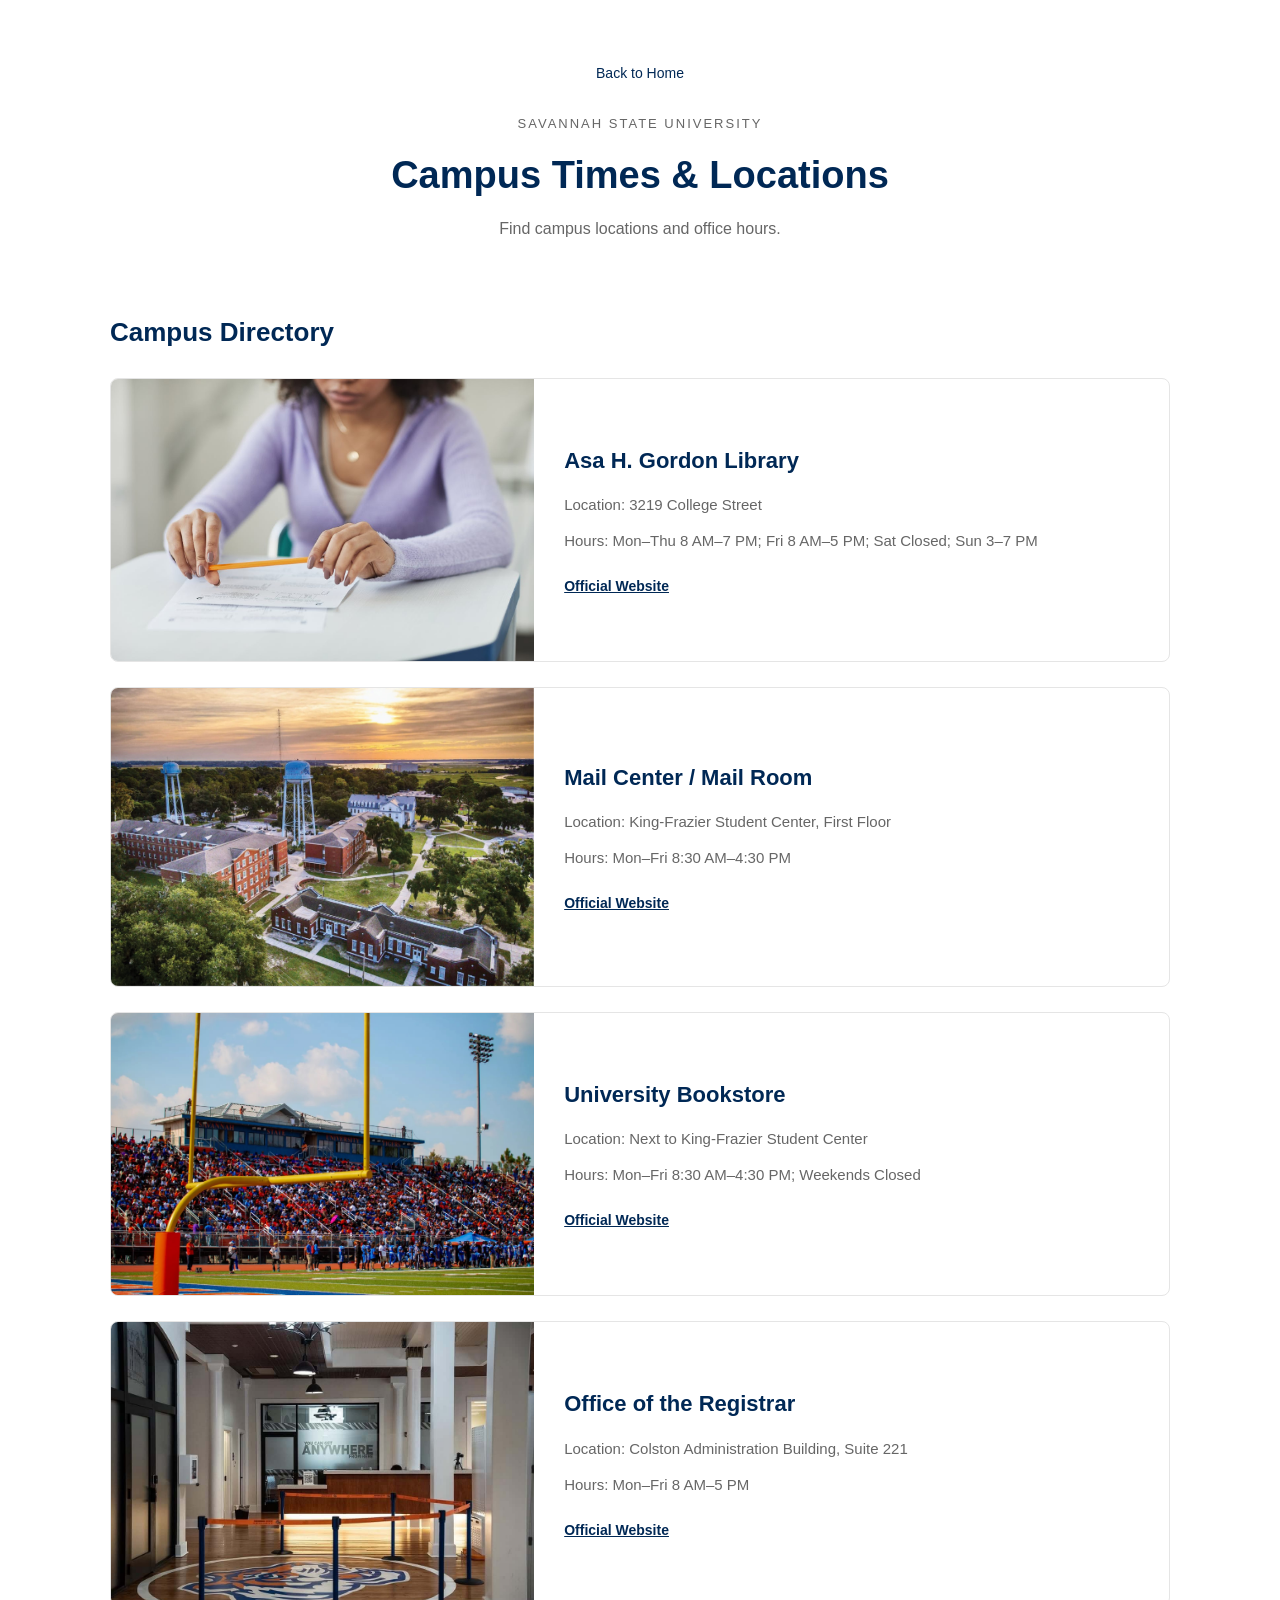
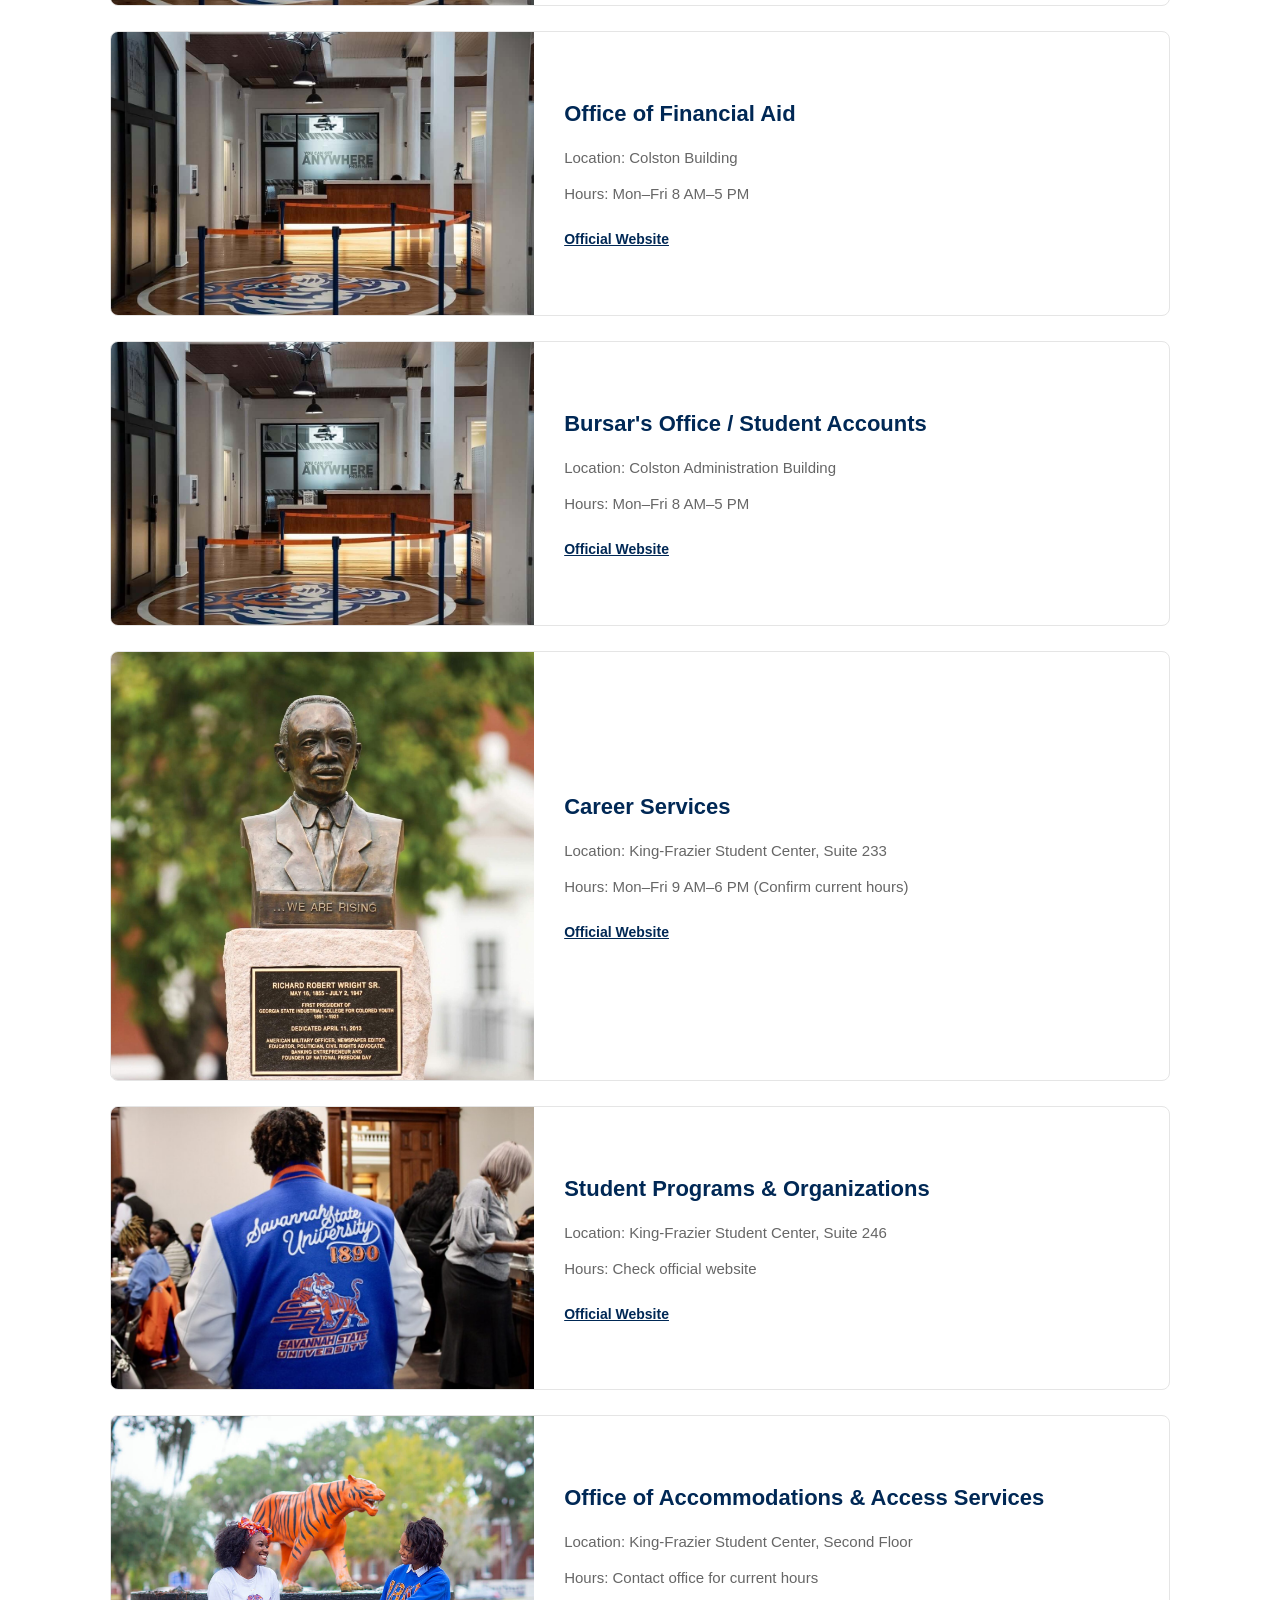
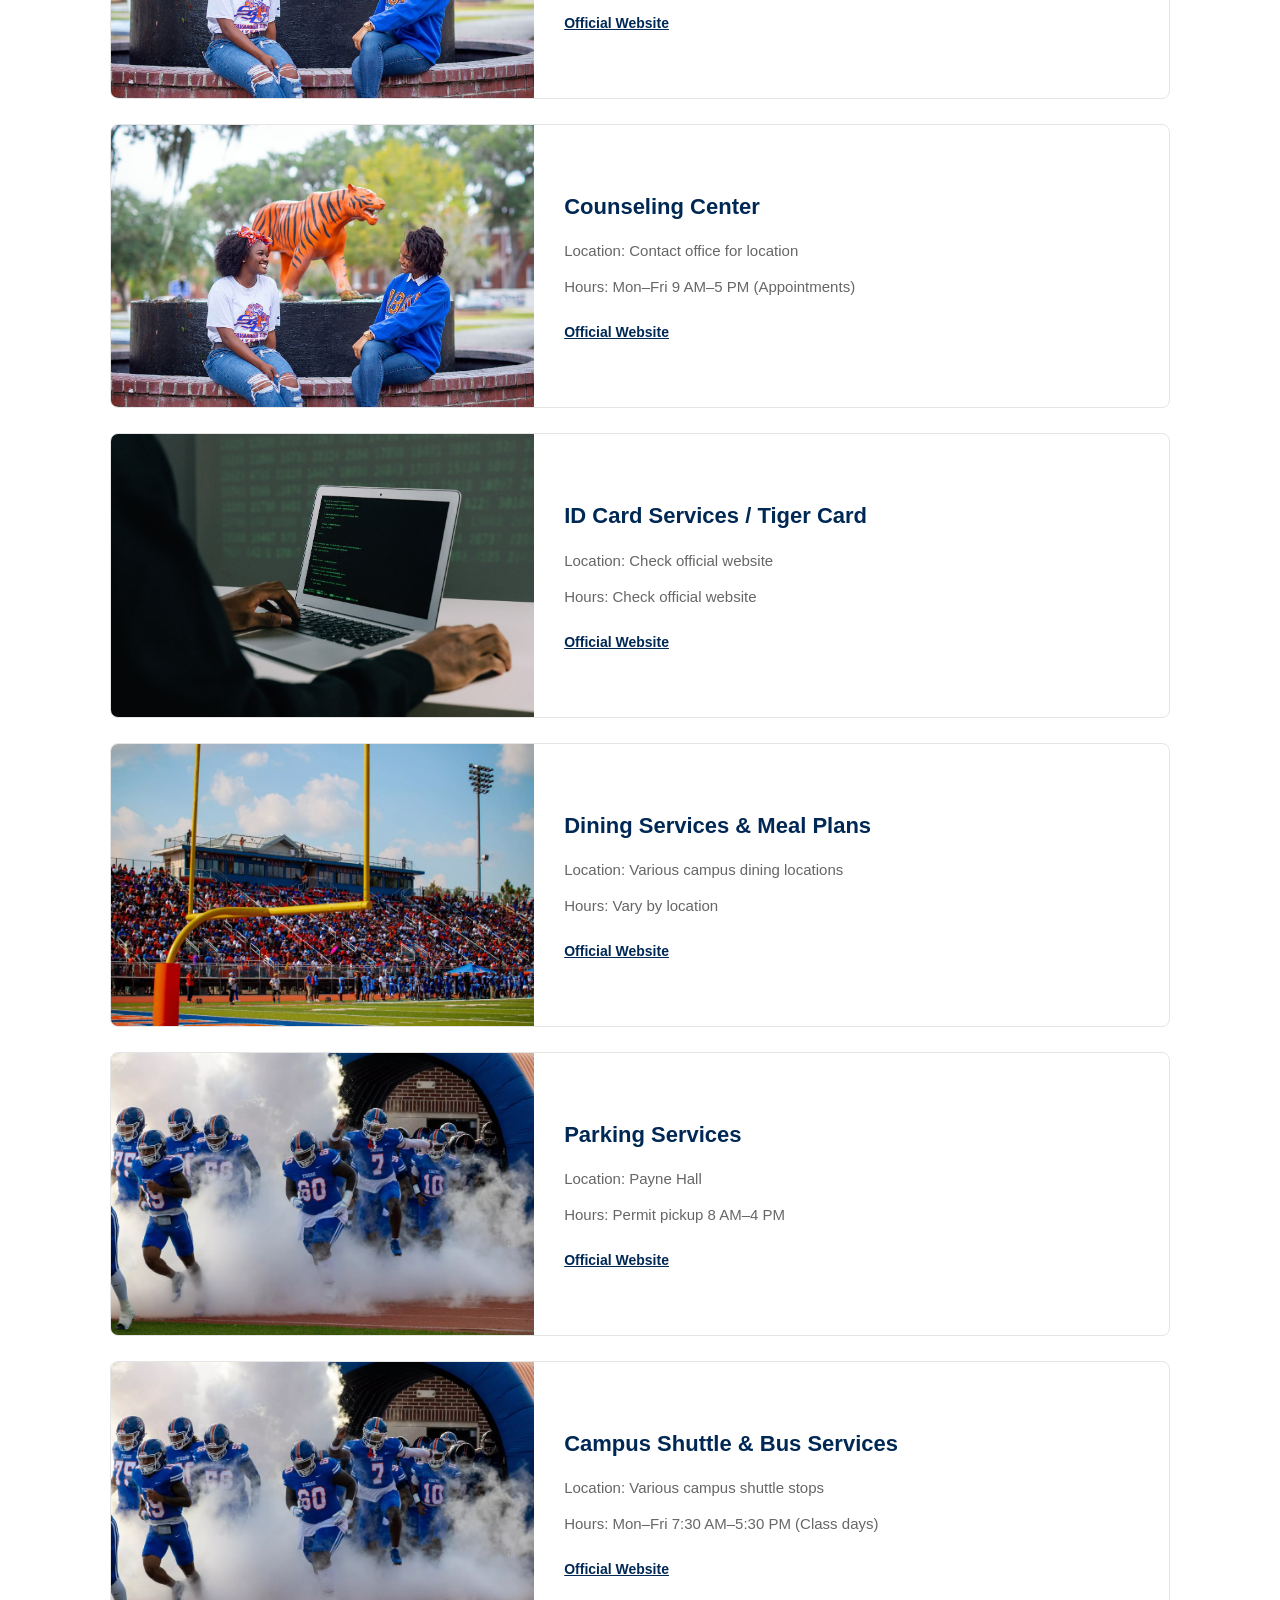
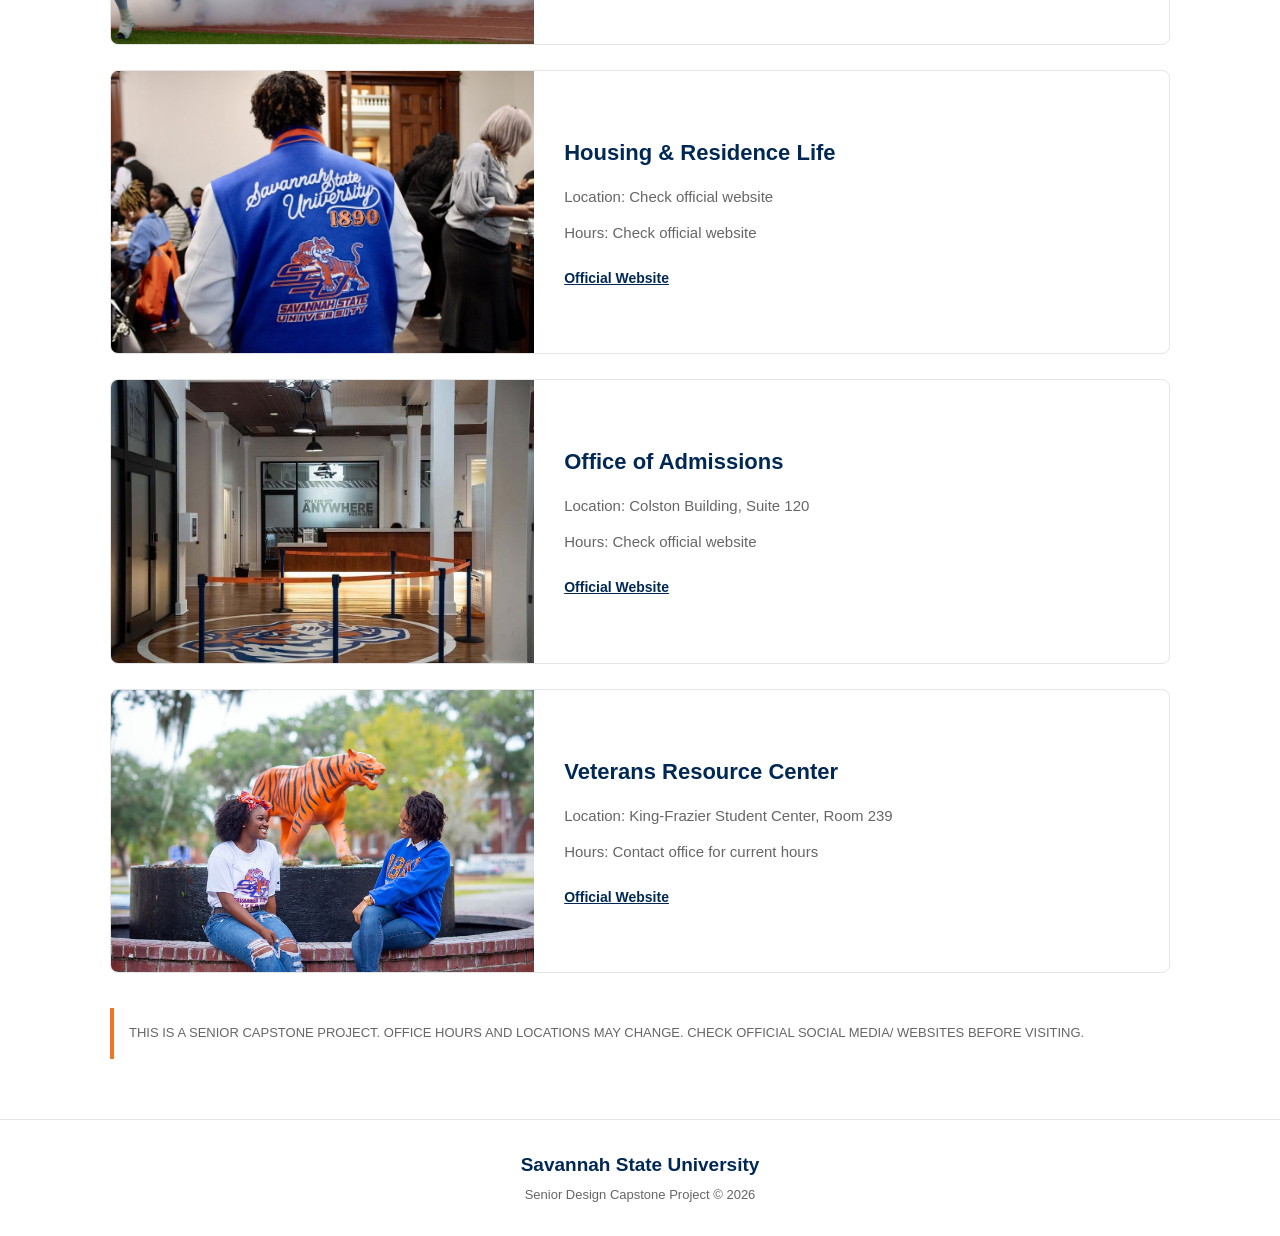
==== times-location.html @ d1c661ee "Fix HTML entities and update footer copyright" ====
<!DOCTYPE html>
<html lang="en">

<head>
    <meta charset="UTF-8">
    <meta name="viewport" content="width=device-width, initial-scale=1.0">

    <title>Campus Times & Locations</title>

    <!-- CSS -->
    <link rel="stylesheet" href="times-location.css">
</head>

<body>

    <!-- HEADER -->
    <header class="page-header">
        <a href="index.html" class="back-link">Back to Home</a>

        <p class="small-title">SAVANNAH STATE UNIVERSITY</p>
        <h1>Campus Times & Locations</h1>
        <p>Find campus locations and office hours.</p>
    </header>


    <!-- CAMPUS DIRECTORY -->
    <main class="directory">

        <h2 class="section-title">Campus Directory</h2>

        <div class="resource-grid">

            <!-- LIBRARY -->
            <article class="directory-card">
                <img src="capstoneimages/Image 5.jpg" alt="Library">

                <div class="card-info">
                    <h3>Asa H. Gordon Library</h3>

                    <p>Location: 3219 College Street</p>
                    <p>Hours: Mon–Thu 8 AM–7 PM;
                       Fri 8 AM–5 PM;
                       Sat Closed; Sun 3–7 PM</p>

                    <a href="https://savannahstate.edu/library/"
                       target="_blank"
                       rel="noopener noreferrer">Official Website</a>
                </div>
            </article>


            <!-- MAIL CENTER -->
            <article class="directory-card">
                <img src="capstoneimages/Image.jpg" alt="Mail Center">

                <div class="card-info">
                    <h3>Mail Center / Mail Room</h3>

                    <p>Location: King-Frazier Student Center,
                       First Floor</p>
                    <p>Hours: Mon–Fri 8:30 AM–4:30 PM</p>

                    <a href="https://savannahstate.edu/student-services/mail/"
                       target="_blank"
                       rel="noopener noreferrer">Official Website</a>
                </div>
            </article>


            <!-- BOOKSTORE -->
            <article class="directory-card">
                <img src="capstoneimages/Image 9.jpg" alt="Bookstore">

                <div class="card-info">
                    <h3>University Bookstore</h3>

                    <p>Location: Next to King-Frazier Student Center</p>
                    <p>Hours: Mon–Fri 8:30 AM–4:30 PM;
                       Weekends Closed</p>

                    <a href="https://savannahstate.edu/student-services/bookstore/"
                       target="_blank"
                       rel="noopener noreferrer">Official Website</a>
                </div>
            </article>


            <!-- REGISTRAR -->
            <article class="directory-card">
                <img src="capstoneimages/Image 4.jpg" alt="Registrar">

                <div class="card-info">
                    <h3>Office of the Registrar</h3>

                    <p>Location: Colston Administration Building,
                       Suite 221</p>
                    <p>Hours: Mon–Fri 8 AM–5 PM</p>

                    <a href="https://savannahstate.edu/registrar/contact-us/"
                       target="_blank"
                       rel="noopener noreferrer">Official Website</a>
                </div>
            </article>


            <!-- FINANCIAL AID -->
            <article class="directory-card">
                <img src="capstoneimages/Image 4.jpg" alt="Financial Aid">

                <div class="card-info">
                    <h3>Office of Financial Aid</h3>

                    <p>Location: Colston Building</p>
                    <p>Hours: Mon–Fri 8 AM–5 PM</p>

                    <a href="https://savannahstate.edu/financial-aid/contact/"
                       target="_blank"
                       rel="noopener noreferrer">Official Website</a>
                </div>
            </article>


            <!-- BURSAR -->
            <article class="directory-card">
                <img src="capstoneimages/Image 4.jpg" alt="Bursar">

                <div class="card-info">
                    <h3>Bursar's Office / Student Accounts</h3>

                    <p>Location: Colston Administration Building</p>
                    <p>Hours: Mon–Fri 8 AM–5 PM</p>

                    <a href="https://savannahstate.edu/bursar/"
                       target="_blank"
                       rel="noopener noreferrer">Official Website</a>
                </div>
            </article>


            <!-- CAREER SERVICES -->
            <article class="directory-card">
                <img src="capstoneimages/Image 1.jpg" alt="Career Services">

                <div class="card-info">
                    <h3>Career Services</h3>

                    <p>Location: King-Frazier Student Center,
                       Suite 233</p>
                    <p>Hours: Mon–Fri 9 AM–6 PM
                       (Confirm current hours)</p>

                    <a href="https://savannahstate.edu/"
                       target="_blank"
                       rel="noopener noreferrer">Official Website</a>
                </div>
            </article>


            <!-- STUDENT ORGANIZATIONS -->
            <article class="directory-card">
                <img src="capstoneimages/Image 7.jpg" alt="Student Organizations">

                <div class="card-info">
                    <h3>Student Programs &amp; Organizations</h3>

                    <p>Location: King-Frazier Student Center,
                       Suite 246</p>
                    <p>Hours: Check official website</p>

                    <a href="https://savannahstate.edu/student-affairs/programs-organizations/"
                       target="_blank"
                       rel="noopener noreferrer">Official Website</a>
                </div>
            </article>


            <!-- ACCESS SERVICES -->
            <article class="directory-card">
                <img src="capstoneimages/Image 11.jpg" alt="Access Services">

                <div class="card-info">
                    <h3>Office of Accommodations &amp; Access Services</h3>

                    <p>Location: King-Frazier Student Center,
                       Second Floor</p>
                    <p>Hours: Contact office for current hours</p>

                    <a href="https://savannahstate.edu/student-affairs/office-of-accommodations-and-access-services/"
                       target="_blank"
                       rel="noopener noreferrer">Official Website</a>
                </div>
            </article>


            <!-- COUNSELING CENTER -->
            <article class="directory-card">
                <img src="capstoneimages/Image 11.jpg" alt="Counseling Center">

                <div class="card-info">
                    <h3>Counseling Center</h3>

                    <p>Location: Contact office for location</p>
                    <p>Hours: Mon–Fri 9 AM–5 PM
                       (Appointments)</p>

                    <a href="https://savannahstate.edu/student-affairs/counseling/"
                       target="_blank"
                       rel="noopener noreferrer">Official Website</a>
                </div>
            </article>


            <!-- ID CARD SERVICES -->
            <article class="directory-card">
                <img src="capstoneimages/Image 2.jpg" alt="ID Card Services">

                <div class="card-info">
                    <h3>ID Card Services / Tiger Card</h3>

                    <p>Location: Check official website</p>
                    <p>Hours: Check official website</p>

                    <a href="https://savannahstate.edu/student-services/id-card-services/"
                       target="_blank"
                       rel="noopener noreferrer">Official Website</a>
                </div>
            </article>


            <!-- DINING SERVICES -->
            <article class="directory-card">
                <img src="capstoneimages/Image 9.jpg" alt="Dining Services">

                <div class="card-info">
                    <h3>Dining Services &amp; Meal Plans</h3>

                    <p>Location: Various campus dining locations</p>
                    <p>Hours: Vary by location</p>

                    <a href="https://savannahstate.edu/student-services/"
                       target="_blank"
                       rel="noopener noreferrer">Official Website</a>
                </div>
            </article>


            <!-- PARKING SERVICES -->
            <article class="directory-card">
                <img src="capstoneimages/Image 10.jpg" alt="Parking">

                <div class="card-info">
                    <h3>Parking Services</h3>

                    <p>Location: Payne Hall</p>
                    <p>Hours: Permit pickup 8 AM–4 PM</p>

                    <a href="https://savannahstate.edu/student-services/parking/"
                       target="_blank"
                       rel="noopener noreferrer">Official Website</a>
                </div>
            </article>


            <!-- CAMPUS SHUTTLE -->
            <article class="directory-card">
                <img src="capstoneimages/Image 10.jpg" alt="Campus Shuttle">

                <div class="card-info">
                    <h3>Campus Shuttle &amp; Bus Services</h3>

                    <p>Location: Various campus shuttle stops</p>
                    <p>Hours: Mon–Fri 7:30 AM–5:30 PM
                       (Class days)</p>

                    <a href="https://savannahstate.edu/student-services/shuttle/"
                       target="_blank"
                       rel="noopener noreferrer">Official Website</a>
                </div>
            </article>


            <!-- HOUSING -->
            <article class="directory-card">
                <img src="capstoneimages/Image 7.jpg" alt="Housing">

                <div class="card-info">
                    <h3>Housing &amp; Residence Life</h3>

                    <p>Location: Check official website</p>
                    <p>Hours: Check official website</p>

                    <a href="https://savannahstate.edu/housing/"
                       target="_blank"
                       rel="noopener noreferrer">Official Website</a>
                </div>
            </article>


            <!-- ADMISSIONS -->
            <article class="directory-card">
                <img src="capstoneimages/Image 4.jpg" alt="Admissions">

                <div class="card-info">
                    <h3>Office of Admissions</h3>

                    <p>Location: Colston Building, Suite 120</p>
                    <p>Hours: Check official website</p>

                    <a href="https://savannahstate.edu/undergraduate/contact-us/"
                       target="_blank"
                       rel="noopener noreferrer">Official Website</a>
                </div>
            </article>


            <!-- VETERANS RESOURCE CENTER -->
            <article class="directory-card">
                <img src="capstoneimages/Image 11.jpg" alt="Veterans Center">

                <div class="card-info">
                    <h3>Veterans Resource Center</h3>

                    <p>Location: King-Frazier Student Center,
                       Room 239</p>
                    <p>Hours: Contact office for current hours</p>

                    <a href="https://savannahstate.edu/outreach/"
                       target="_blank"
                       rel="noopener noreferrer">Official Website</a>
                </div>
            </article>

        </div>


        <!-- NOTE -->
        <p class="last-note">
            THIS IS A SENIOR CAPSTONE PROJECT. OFFICE HOURS AND LOCATIONS MAY CHANGE.
            CHECK OFFICIAL SOCIAL MEDIA/ WEBSITES BEFORE VISITING.
        </p>

    </main>


    <!-- FOOTER -->
    <footer>
        <h3>Savannah State University</h3>
        <p>Senior Design Capstone Project &copy; 2026</p>
    </footer>

</body>
</html>
---- times-location.css ----
/* COLORS */
:root {
    --blue: #002855;
    --orange: #EE7624;
    --gray: #666666;
    --white: #FFFFFF;
}

/* ENTIRE PAGE */
* {
    margin: 0;
    padding: 0;
    box-sizing: border-box;
}

body {
    font-family: Arial, sans-serif;
    background-color: var(--white);
    color: #222222;
    line-height: 1.6;
}

/* HEADER */
.page-header {
    background-color: var(--white);
    text-align: center;
    padding: 60px 20px 40px;
}

/* BACK TO HOME */
.back-link {
    color: var(--blue);
    text-decoration: none;
    font-size: 14px;
    display: inline-block;
    margin-bottom: 30px;
}

.back-link:hover {
    color: var(--orange);
}

/* UNIVERSITY NAME */
.small-title {
    color: var(--orange);
    font-size: 13px;
    letter-spacing: 2px;
    margin-bottom: 10px;
}

/* PAGE TITLE */
.page-header h1 {
    color: var(--blue);
    font-size: 38px;
    margin-bottom: 10px;
}

.page-header p {
    color: var(--gray);
}

/* DIRECTORY SECTION */
.directory {
    max-width: 1100px;
    margin: auto;
    padding: 30px 20px 60px;
}

/* DIRECTORY TITLE */
.section-title {
    color: var(--blue);
    font-size: 26px;
    margin-bottom: 25px;
}

/* ALL CAMPUS LOCATIONS */
.resource-grid {
    display: flex;
    flex-direction: column;
    gap: 25px;
}

/* EACH LOCATION CARD */
.directory-card {
    display: grid;
    grid-template-columns: 40% 60%;
    background-color: var(--white);
    border: 1px solid #E5E5E5;
    border-radius: 8px;
    overflow: hidden;
}

/* CARD HOVER */
.directory-card:hover {
    box-shadow: 0 4px 15px rgba(0, 0, 0, 0.08);
}

/* LEFT SIDE PICTURE */
.directory-card img {
    width: 100%;
    height: 100%;
    min-height: 230px;
    object-fit: cover;
    display: block;
}

/* RIGHT SIDE INFORMATION */
.card-info {
    padding: 30px;
    display: flex;
    flex-direction: column;
    justify-content: center;
}

/* LOCATION NAME */
.card-info h3 {
    color: var(--blue);
    font-size: 22px;
    margin-bottom: 15px;
}

/* LOCATION AND HOURS */
.card-info p {
    color: var(--gray);
    font-size: 15px;
    margin-bottom: 12px;
}

/* WEBSITE LINK */
.card-info a {
    color: var(--blue);
    font-size: 14px;
    font-weight: bold;
    text-decoration: underline;
    margin-top: 10px;
    align-self: flex-start;
}

/* LINK HOVER */
.card-info a:hover {
    color: var(--orange);
}

/* BOTTOM NOTE */
.last-note {
    margin-top: 35px;
    padding: 15px;
    border-left: 4px solid var(--orange);
    color: var(--gray);
    font-size: 13px;
}

/* FOOTER */
footer {
    background-color: var(--white);
    color: var(--blue);
    text-align: center;
    padding: 30px 20px;
    border-top: 1px solid #E5E5E5;
}

footer h3 {
    font-size: 19px;
    margin-bottom: 5px;
}

footer p {
    font-size: 13px;
    color: var(--gray);
}

/* TABLET SCREEN */
@media (max-width: 768px) {

    .page-header h1 {
        font-size: 30px;
    }

    .directory-card {
        grid-template-columns: 40% 60%;
    }

    .card-info {
        padding: 20px;
    }

    .card-info h3 {
        font-size: 19px;
    }

    .card-info p {
        font-size: 14px;
    }
}

/* PHONE SCREEN */
@media (max-width: 550px) {

    .page-header {
        padding: 40px 15px;
    }

    .page-header h1 {
        font-size: 26px;
    }

    .directory {
        padding: 20px 15px 40px;
    }

    .section-title {
        font-size: 22px;
    }

    /* PICTURE ABOVE INFORMATION */
    .directory-card {
        grid-template-columns: 1fr;
    }

    .directory-card img {
        height: 220px;
        min-height: 220px;
    }

    .card-info {
        padding: 20px;
    }

    .card-info h3 {
        font-size: 20px;
    }

    .card-info p {
        font-size: 14px;
    }

    footer {
        padding: 25px 15px;
    }
}
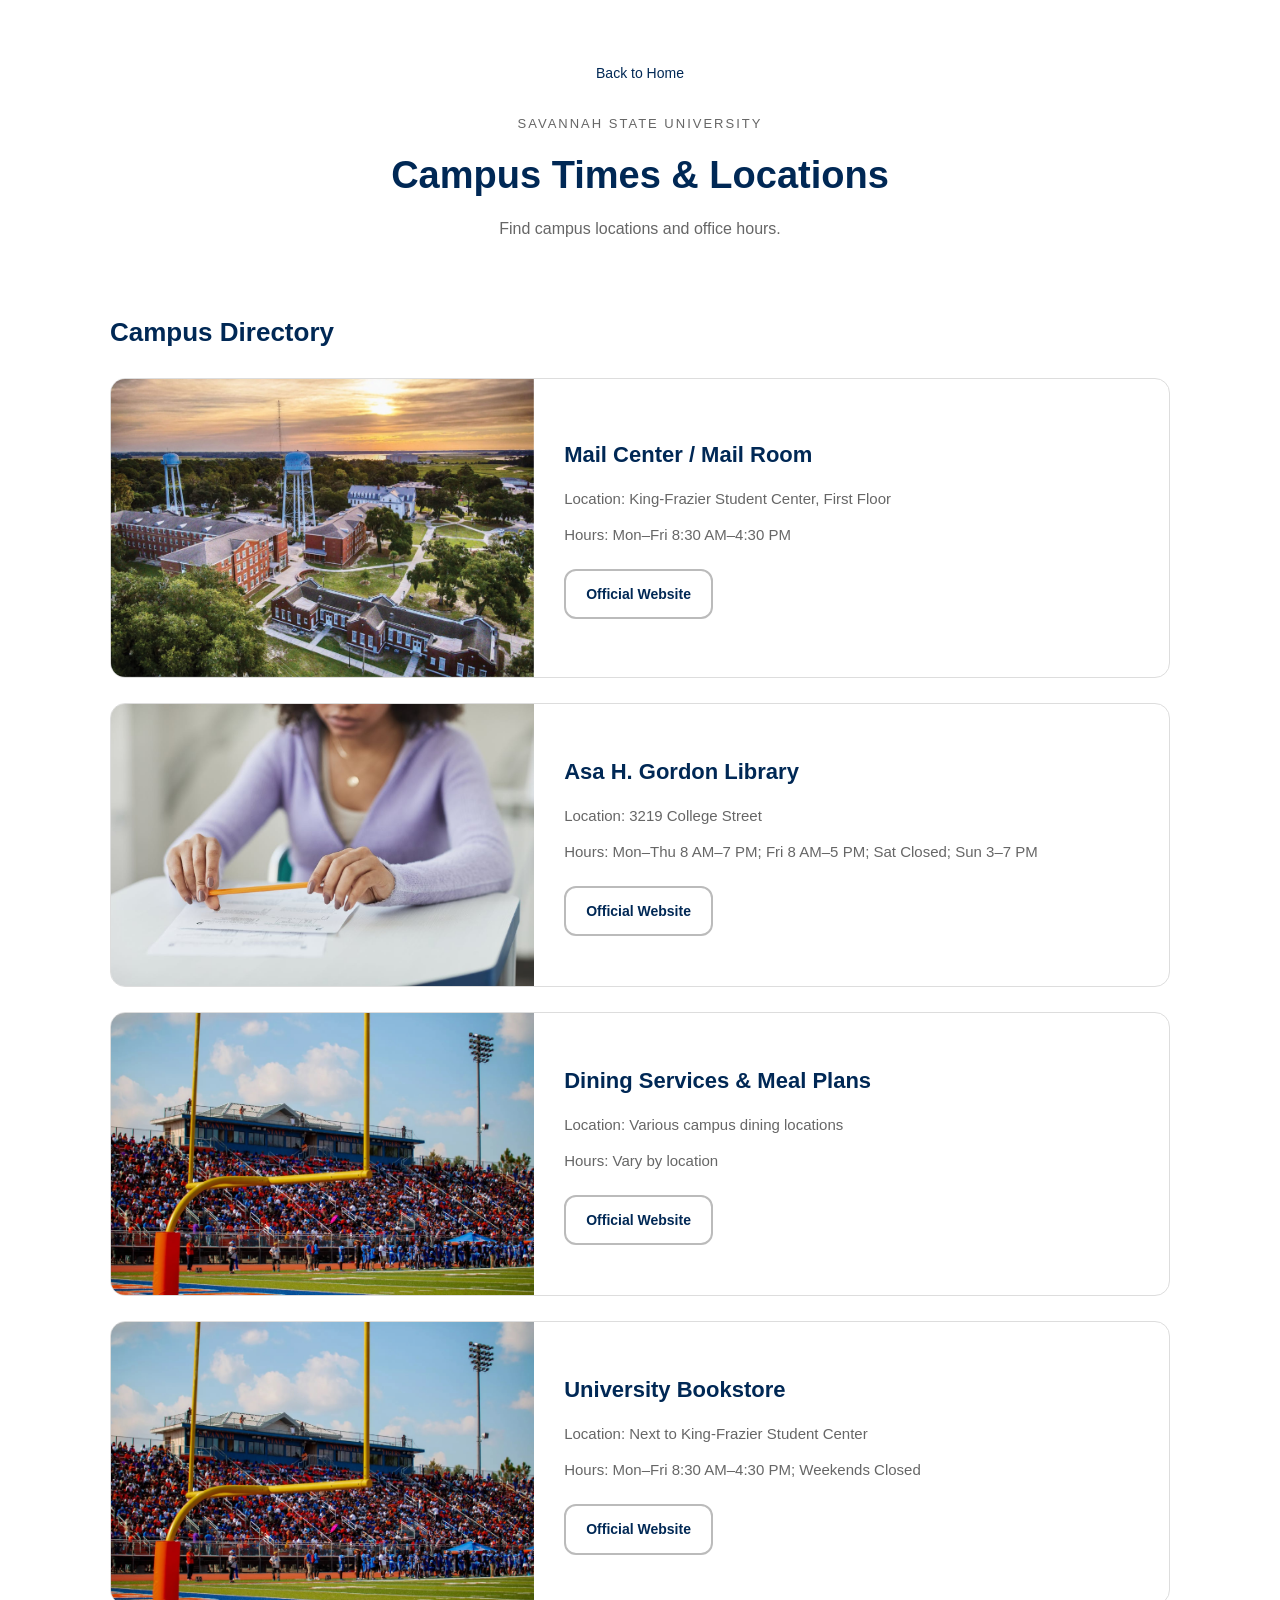
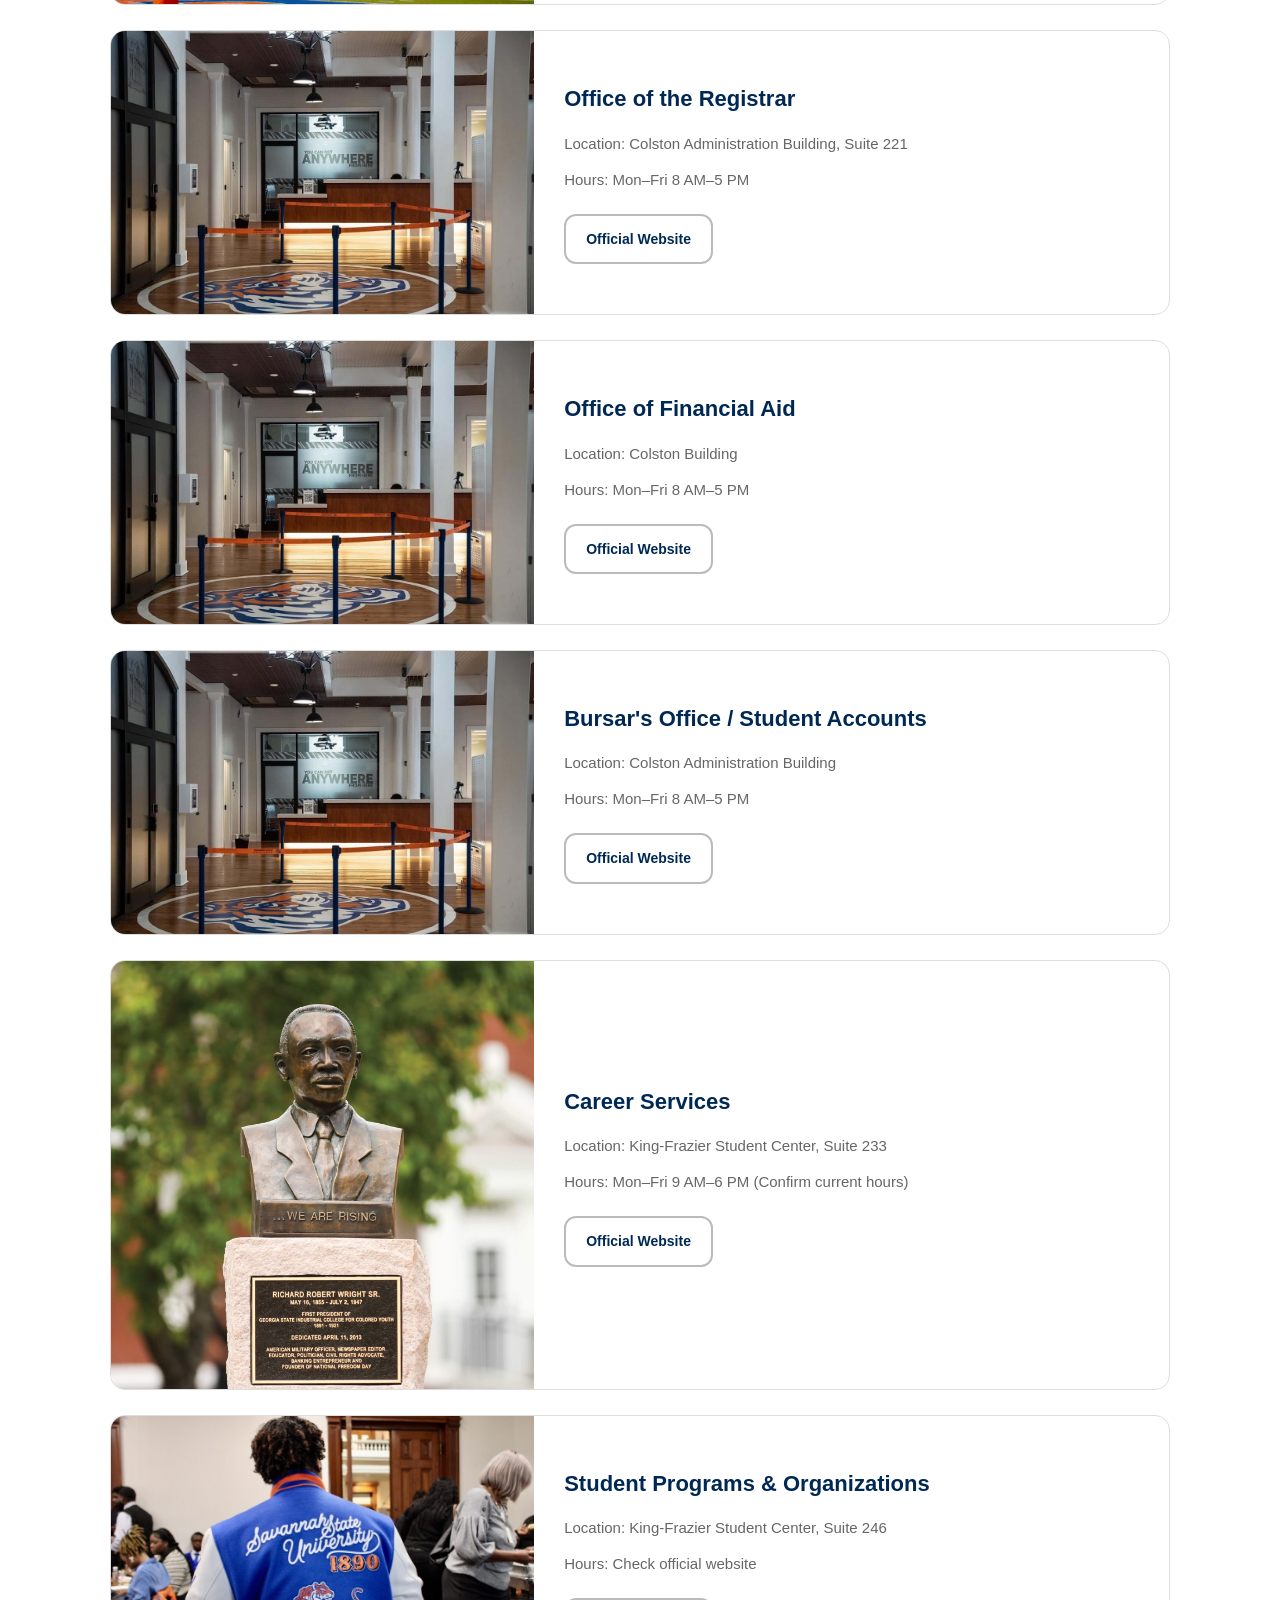
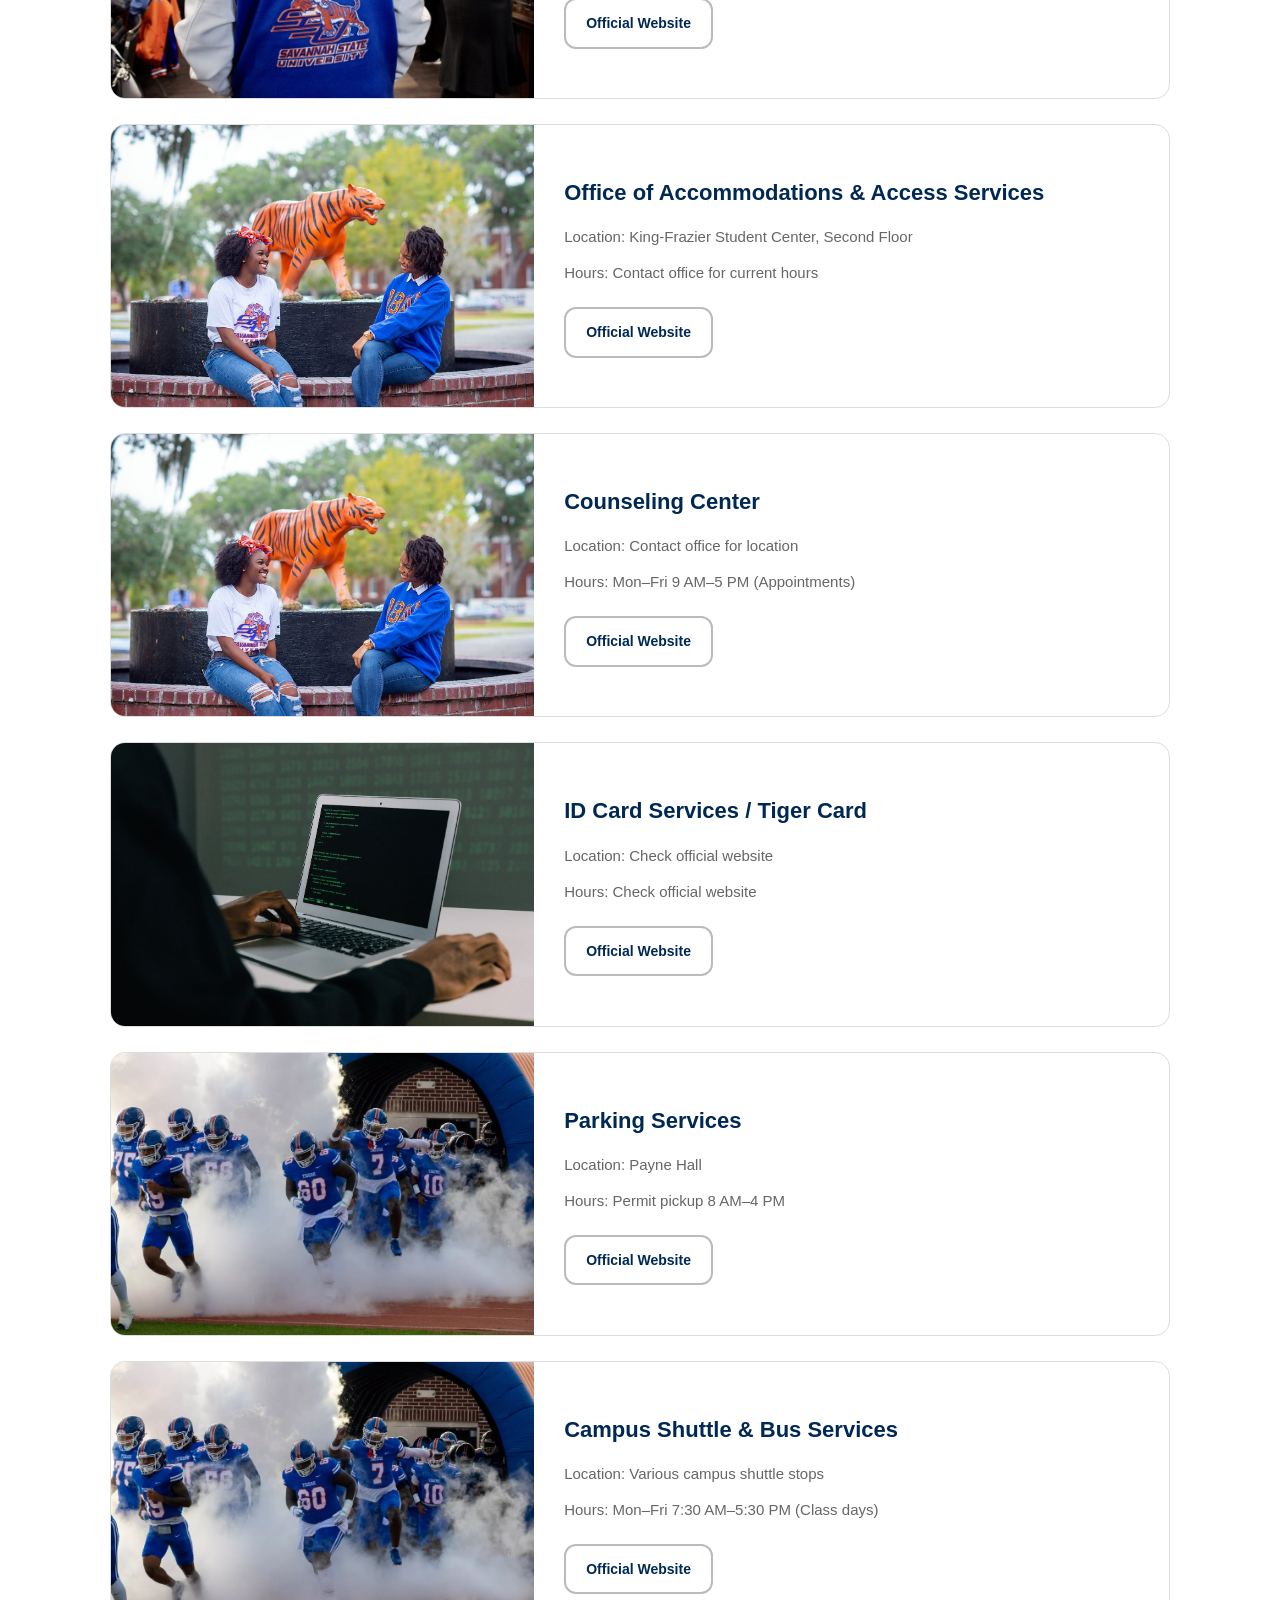
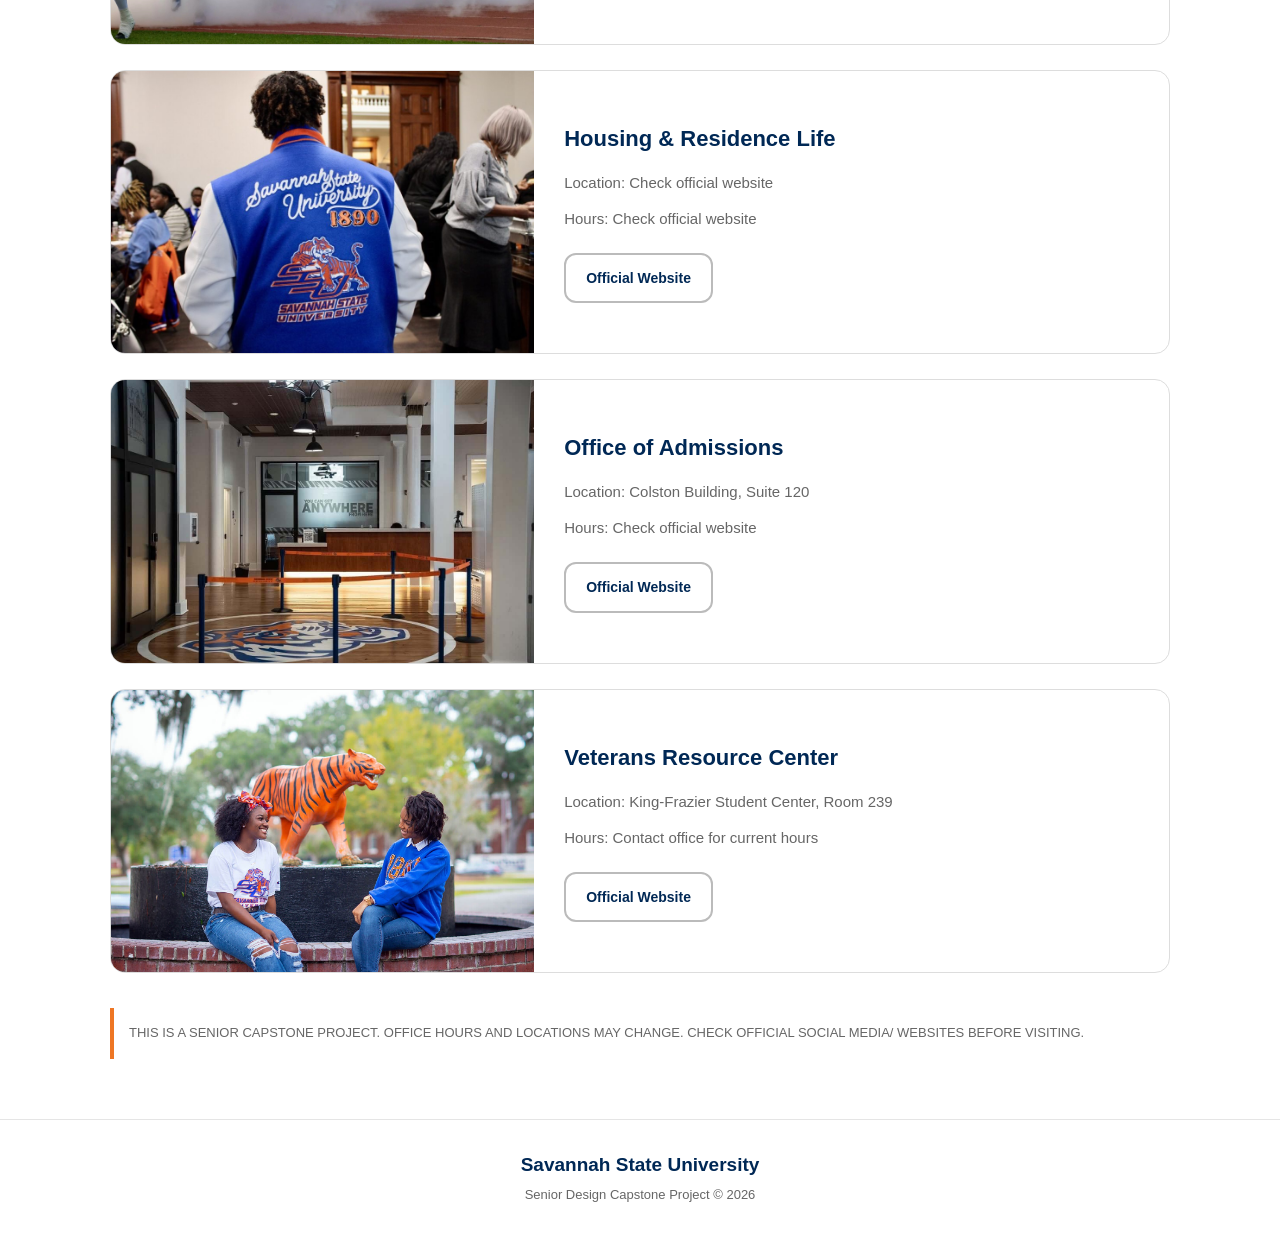
==== commit 07908353: "Update Mail Center to Dining Services in directory Replaced Mail Center section with Dining Services" ====
--- a/times-location.html
+++ b/times-location.html
@@ -1,4 +1,3 @@
-
 <!DOCTYPE html>
 <html lang="en">
 
@@ -31,6 +30,24 @@
 
         <div class="resource-grid">
 
+            <!-- MAIL CENTER -->
+            <article class="directory-card">
+                <img src="capstoneimages/Image.jpg" alt="Mail Center">
+
+                <div class="card-info">
+                    <h3>Mail Center / Mail Room</h3>
+
+                    <p>Location: King-Frazier Student Center,
+                       First Floor</p>
+                    <p>Hours: Mon–Fri 8:30 AM–4:30 PM</p>
+
+                    <a href="https://savannahstate.edu/student-services/mail/"
+                       target="_blank"
+                       rel="noopener noreferrer">Official Website</a>
+                </div>
+            </article>
+
+
             <!-- LIBRARY -->
             <article class="directory-card">
                 <img src="capstoneimages/Image 5.jpg" alt="Library">
@@ -50,18 +67,17 @@
             </article>
 
 
-            <!-- MAIL CENTER -->
-            <article class="directory-card">
-                <img src="capstoneimages/Image.jpg" alt="Mail Center">
-
-                <div class="card-info">
-                    <h3>Mail Center / Mail Room</h3>
-
-                    <p>Location: King-Frazier Student Center,
-                       First Floor</p>
-                    <p>Hours: Mon–Fri 8:30 AM–4:30 PM</p>
-
-                    <a href="https://savannahstate.edu/student-services/mail/"
+            <!-- DINING SERVICES -->
+            <article class="directory-card">
+                <img src="capstoneimages/Image 9.jpg" alt="Dining Services">
+
+                <div class="card-info">
+                    <h3>Dining Services &amp; Meal Plans</h3>
+
+                    <p>Location: Various campus dining locations</p>
+                    <p>Hours: Vary by location</p>
+
+                    <a href="https://savannahstate.edu/student-services/"
                        target="_blank"
                        rel="noopener noreferrer">Official Website</a>
                 </div>
@@ -222,23 +238,6 @@
                     <p>Hours: Check official website</p>
 
                     <a href="https://savannahstate.edu/student-services/id-card-services/"
-                       target="_blank"
-                       rel="noopener noreferrer">Official Website</a>
-                </div>
-            </article>
-
-
-            <!-- DINING SERVICES -->
-            <article class="directory-card">
-                <img src="capstoneimages/Image 9.jpg" alt="Dining Services">
-
-                <div class="card-info">
-                    <h3>Dining Services &amp; Meal Plans</h3>
-
-                    <p>Location: Various campus dining locations</p>
-                    <p>Hours: Vary by location</p>
-
-                    <a href="https://savannahstate.edu/student-services/"
                        target="_blank"
                        rel="noopener noreferrer">Official Website</a>
                 </div>
--- a/times-location.css
+++ b/times-location.css
@@ -86,14 +86,15 @@
     display: grid;
     grid-template-columns: 40% 60%;
     background-color: var(--white);
-    border: 1px solid #E5E5E5;
-    border-radius: 8px;
+    border: 1px solid #dddddd;
+    border-radius: 15px;
     overflow: hidden;
+    transition: 0.3s;
 }
 
 /* CARD HOVER */
 .directory-card:hover {
-    box-shadow: 0 4px 15px rgba(0, 0, 0, 0.08);
+    box-shadow: 0 6px 20px rgba(0, 0, 0, 0.10);
 }
 
 /* LEFT SIDE PICTURE */
@@ -129,17 +130,26 @@
 
 /* WEBSITE LINK */
 .card-info a {
-    color: var(--blue);
+    display: inline-block;
+    background-color: transparent;
+    color: var(--blue);
+    border: 2px solid #bbbbbb;
+    border-radius: 12px;
+    padding: 12px 20px;
     font-size: 14px;
-    font-weight: bold;
-    text-decoration: underline;
+    font-weight: 600;
+    text-decoration: none;
     margin-top: 10px;
     align-self: flex-start;
+    transition: 0.3s;
 }
 
 /* LINK HOVER */
-.card-info a:hover {
-    color: var(--orange);
+.card-info a:hover,
+.card-info a:focus-visible {
+    background-color: var(--orange);
+    border-color: var(--orange);
+    color: var(--white);
 }
 
 /* BOTTOM NOTE */
@@ -235,6 +245,13 @@
         font-size: 14px;
     }
 
+    /* MOBILE WEBSITE BUTTON */
+    .card-info a {
+        width: 100%;
+        text-align: center;
+        padding: 13px 15px;
+    }
+
     footer {
         padding: 25px 15px;
     }
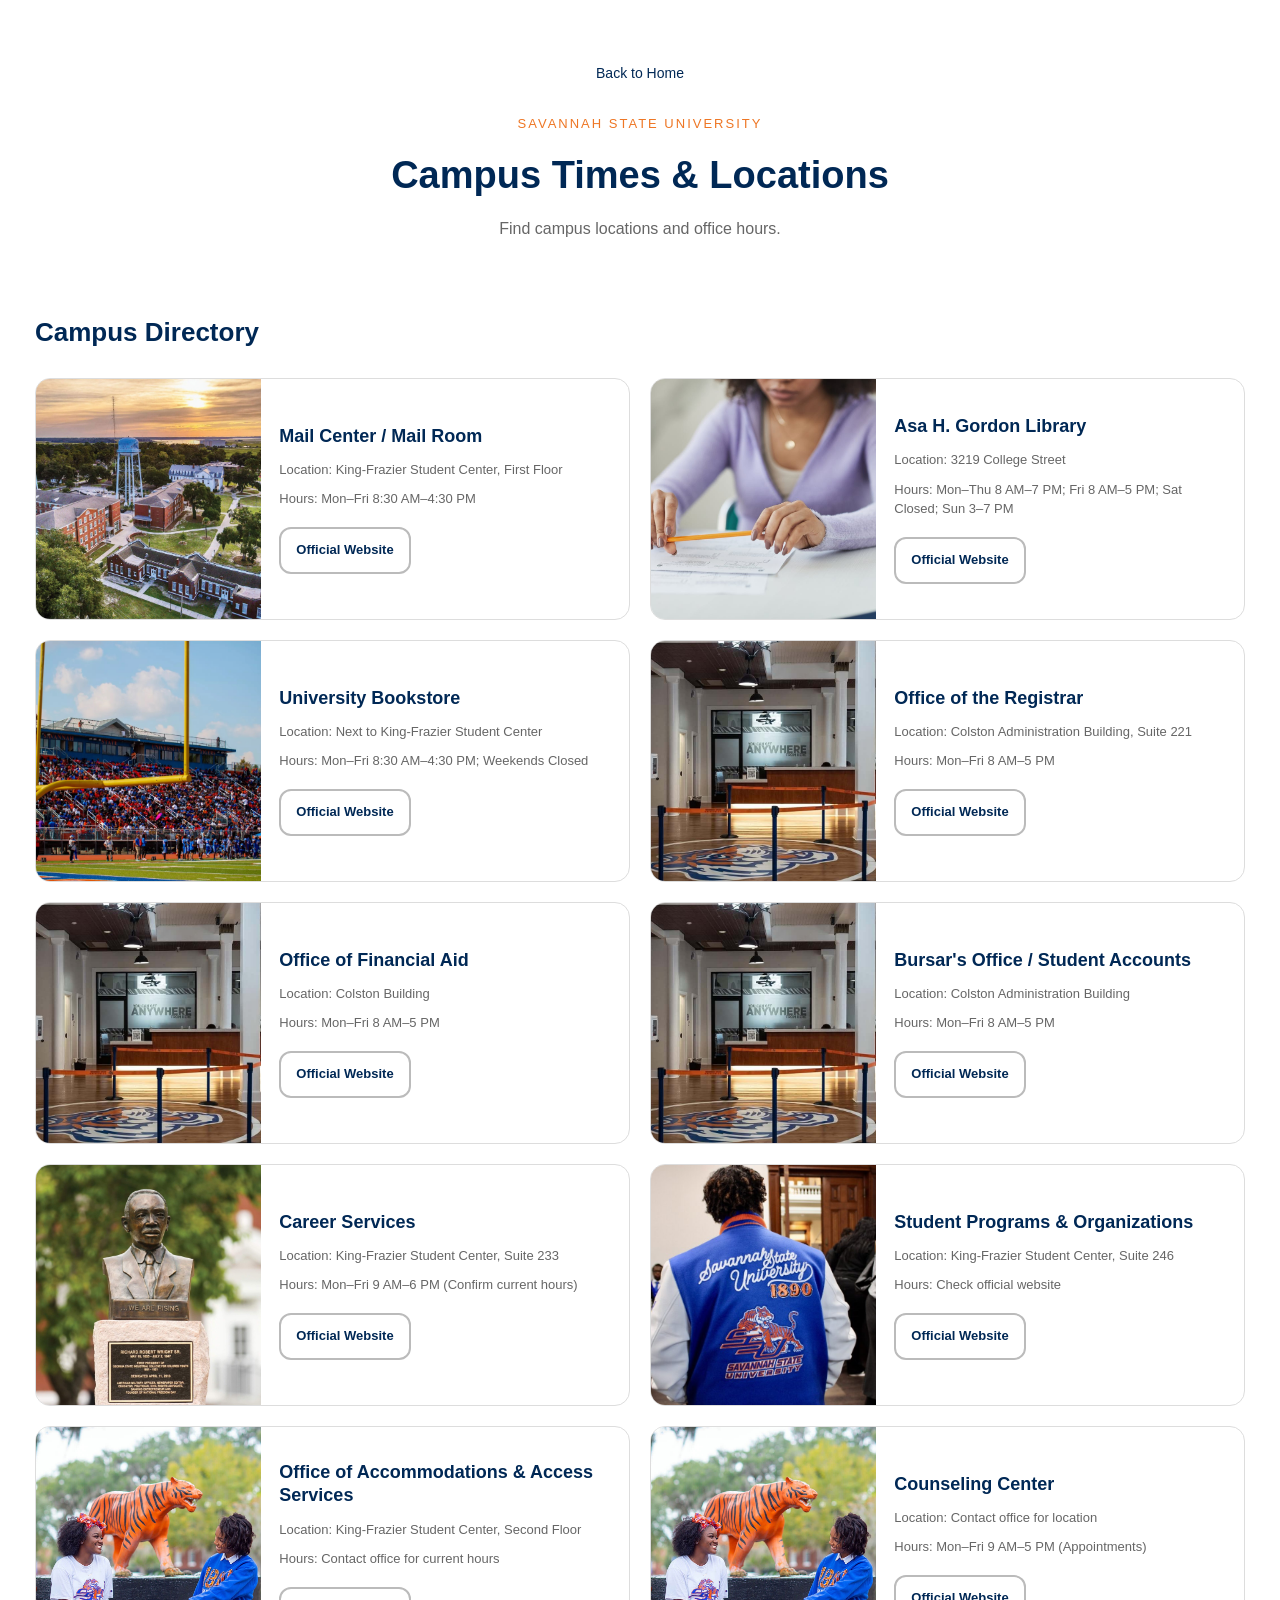
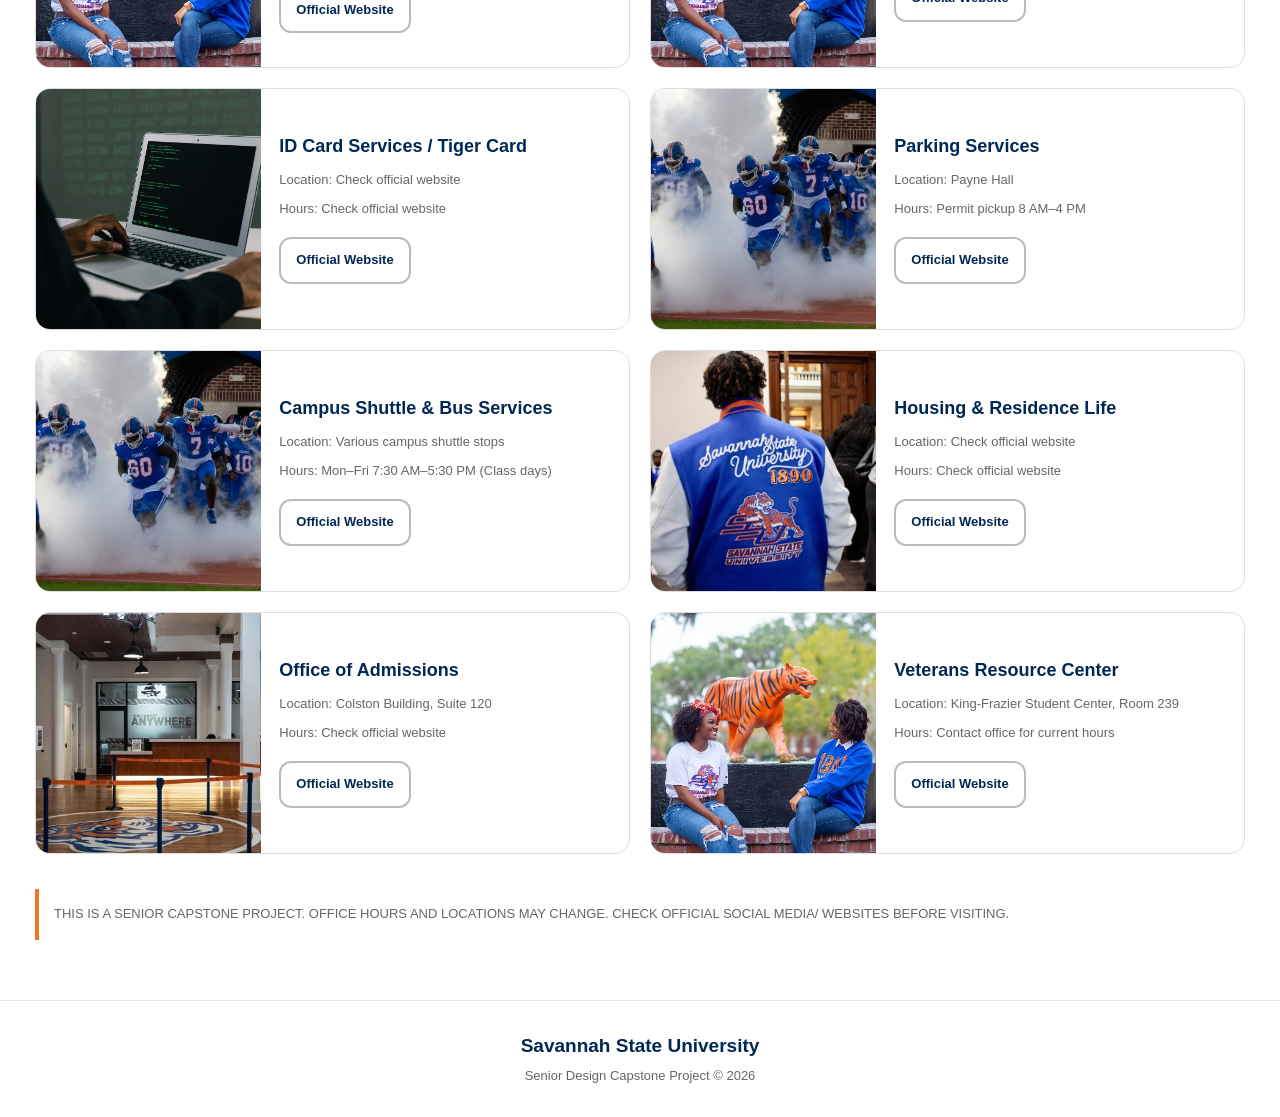
==== commit f5d8c2ea: "Delete Dining Services section Removed Dining Services section from the times-location.html file." ====
--- a/times-location.html
+++ b/times-location.html
@@ -65,24 +65,6 @@
                        rel="noopener noreferrer">Official Website</a>
                 </div>
             </article>
-
-
-            <!-- DINING SERVICES -->
-            <article class="directory-card">
-                <img src="capstoneimages/Image 9.jpg" alt="Dining Services">
-
-                <div class="card-info">
-                    <h3>Dining Services &amp; Meal Plans</h3>
-
-                    <p>Location: Various campus dining locations</p>
-                    <p>Hours: Vary by location</p>
-
-                    <a href="https://savannahstate.edu/student-services/"
-                       target="_blank"
-                       rel="noopener noreferrer">Official Website</a>
-                </div>
-            </article>
-
 
             <!-- BOOKSTORE -->
             <article class="directory-card">
--- a/times-location.css
+++ b/times-location.css
@@ -1,4 +1,3 @@
-
 /* COLORS */
 :root {
     --blue: #002855;
@@ -43,7 +42,7 @@
 
 /* UNIVERSITY NAME */
 .small-title {
-    color: var(--orange);
+    color: var(--orange) !important;
     font-size: 13px;
     letter-spacing: 2px;
     margin-bottom: 10px;
@@ -62,7 +61,7 @@
 
 /* DIRECTORY SECTION */
 .directory {
-    max-width: 1100px;
+    max-width: 1250px;
     margin: auto;
     padding: 30px 20px 60px;
 }
@@ -76,20 +75,22 @@
 
 /* ALL CAMPUS LOCATIONS */
 .resource-grid {
-    display: flex;
-    flex-direction: column;
-    gap: 25px;
+    display: grid;
+    grid-template-columns: repeat(2, minmax(0, 1fr));
+    gap: 20px;
+    align-items: stretch;
 }
 
 /* EACH LOCATION CARD */
 .directory-card {
     display: grid;
-    grid-template-columns: 40% 60%;
+    grid-template-columns: 38% minmax(0, 1fr);
     background-color: var(--white);
     border: 1px solid #dddddd;
     border-radius: 15px;
     overflow: hidden;
     transition: 0.3s;
+    min-width: 0;
 }
 
 /* CARD HOVER */
@@ -101,31 +102,36 @@
 .directory-card img {
     width: 100%;
     height: 100%;
-    min-height: 230px;
+    min-height: 240px;
     object-fit: cover;
     display: block;
 }
 
 /* RIGHT SIDE INFORMATION */
 .card-info {
-    padding: 30px;
+    padding: 18px;
     display: flex;
     flex-direction: column;
     justify-content: center;
+    min-width: 0;
 }
 
 /* LOCATION NAME */
 .card-info h3 {
     color: var(--blue);
-    font-size: 22px;
-    margin-bottom: 15px;
+    font-size: 18px;
+    line-height: 1.3;
+    margin-bottom: 12px;
+    overflow-wrap: anywhere;
 }
 
 /* LOCATION AND HOURS */
 .card-info p {
     color: var(--gray);
-    font-size: 15px;
-    margin-bottom: 12px;
+    font-size: 13px;
+    line-height: 1.5;
+    margin-bottom: 10px;
+    overflow-wrap: anywhere;
 }
 
 /* WEBSITE LINK */
@@ -135,12 +141,13 @@
     color: var(--blue);
     border: 2px solid #bbbbbb;
     border-radius: 12px;
-    padding: 12px 20px;
-    font-size: 14px;
+    padding: 11px 15px;
+    font-size: 13px;
     font-weight: 600;
     text-decoration: none;
-    margin-top: 10px;
+    margin-top: 8px;
     align-self: flex-start;
+    text-align: center;
     transition: 0.3s;
 }
 
@@ -181,14 +188,20 @@
 }
 
 /* TABLET SCREEN */
-@media (max-width: 768px) {
+@media (max-width: 900px) {
 
     .page-header h1 {
         font-size: 30px;
     }
 
+    /* ONE CARD PER ROW */
+    .resource-grid {
+        grid-template-columns: 1fr;
+    }
+
+    /* PICTURE LEFT, INFORMATION RIGHT */
     .directory-card {
-        grid-template-columns: 40% 60%;
+        grid-template-columns: 38% minmax(0, 1fr);
     }
 
     .card-info {
@@ -216,40 +229,56 @@
     }
 
     .directory {
-        padding: 20px 15px 40px;
+        padding: 20px 12px 40px;
     }
 
     .section-title {
         font-size: 22px;
     }
 
-    /* PICTURE ABOVE INFORMATION */
+    /* ONE CARD PER ROW */
+    .resource-grid {
+        grid-template-columns: 1fr;
+        gap: 15px;
+    }
+
+    /* PICTURE LEFT, INFORMATION RIGHT */
     .directory-card {
-        grid-template-columns: 1fr;
-    }
-
+        grid-template-columns: 34% minmax(0, 1fr);
+        border-radius: 12px;
+    }
+
+    /* CARD PICTURE */
     .directory-card img {
-        height: 220px;
-        min-height: 220px;
-    }
-
+        width: 100%;
+        height: 100%;
+        min-height: 230px;
+        object-fit: cover;
+    }
+
+    /* CARD INFORMATION */
     .card-info {
-        padding: 20px;
+        padding: 12px;
     }
 
     .card-info h3 {
-        font-size: 20px;
+        font-size: 16px;
+        line-height: 1.3;
+        margin-bottom: 8px;
     }
 
     .card-info p {
-        font-size: 14px;
+        font-size: 12px;
+        line-height: 1.4;
+        margin-bottom: 8px;
     }
 
     /* MOBILE WEBSITE BUTTON */
     .card-info a {
         width: 100%;
-        text-align: center;
-        padding: 13px 15px;
+        padding: 10px 5px;
+        font-size: 12px;
+        margin-top: 5px;
     }
 
     footer {
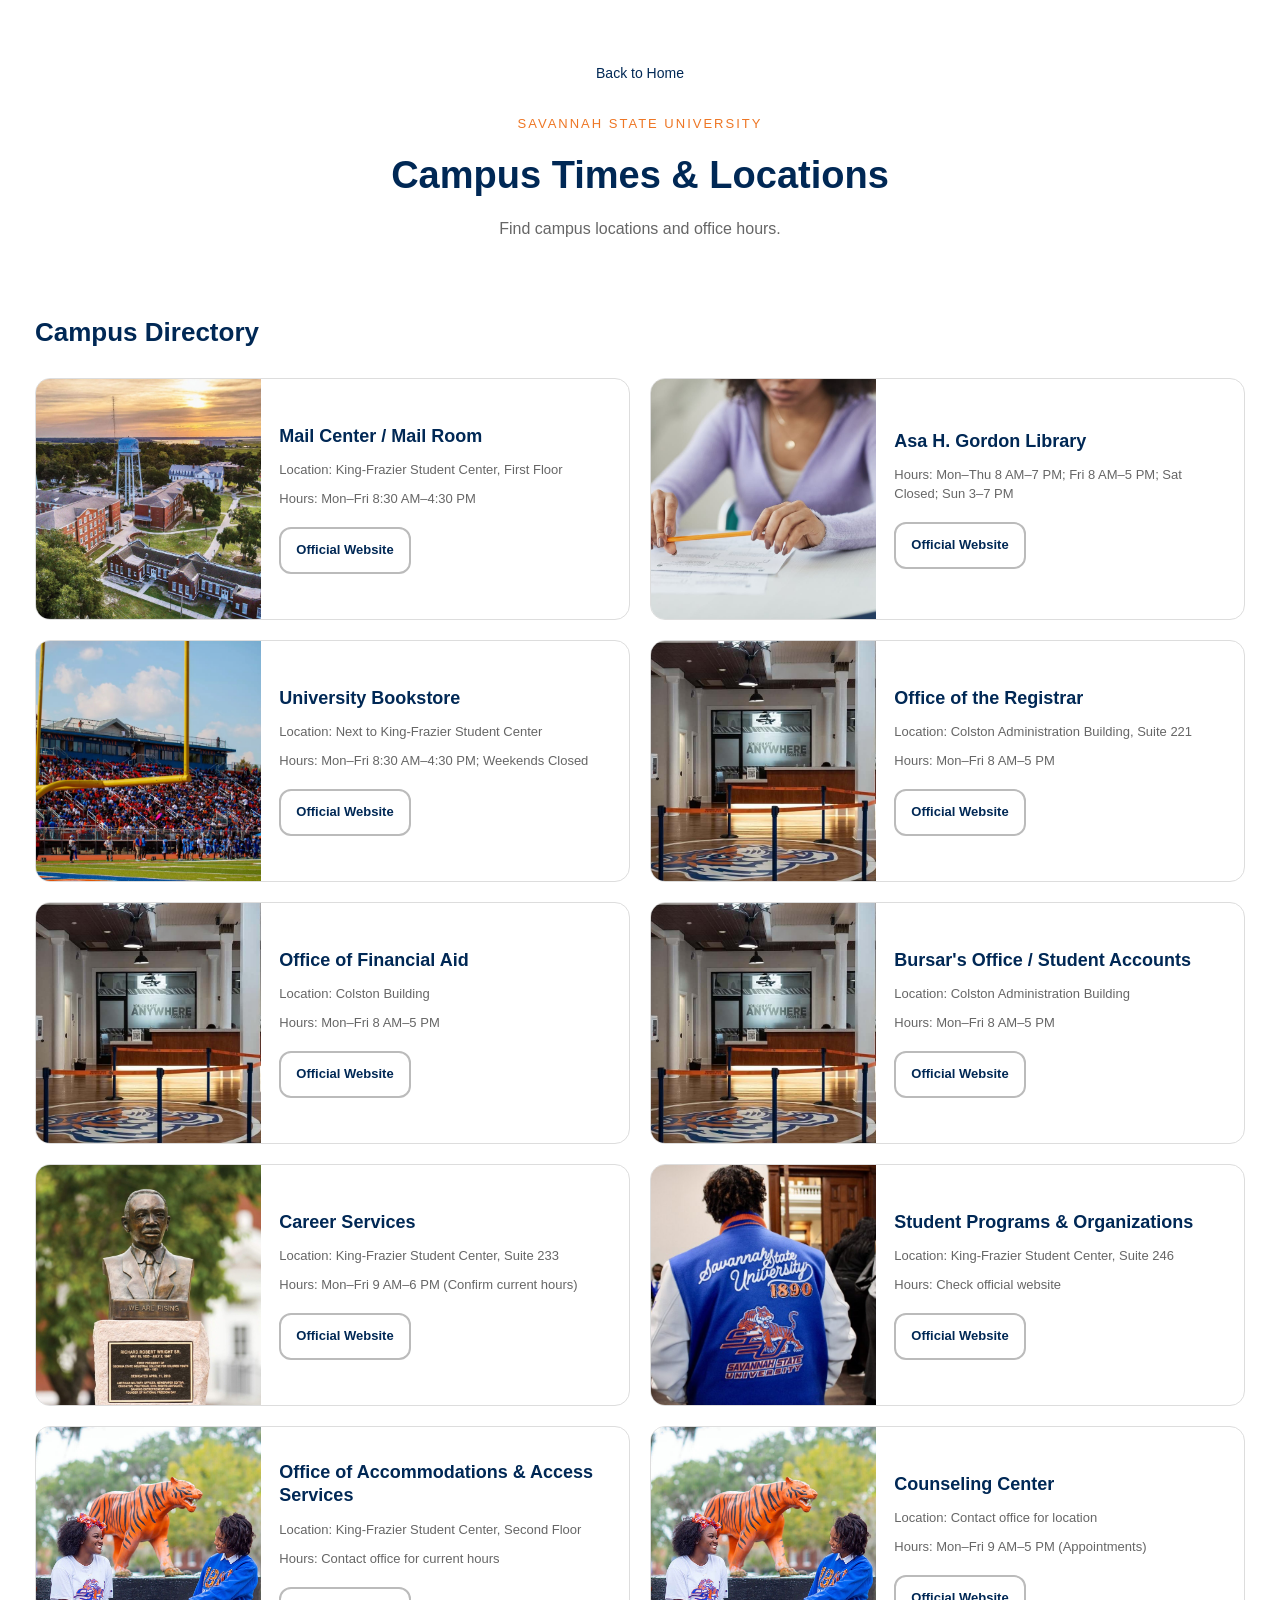
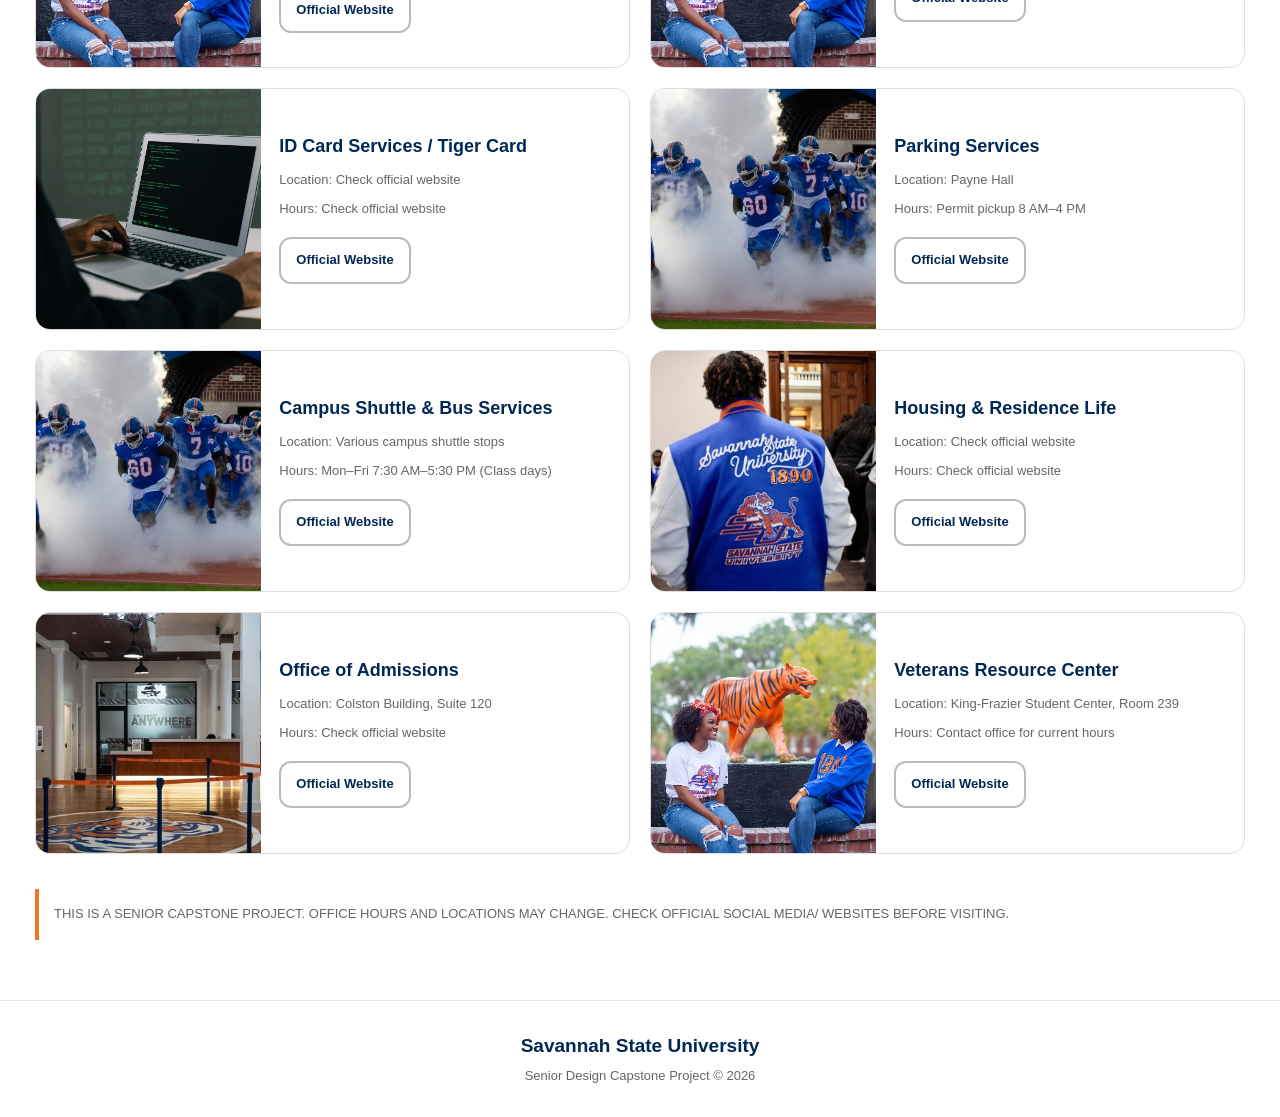
==== commit 4c45d593: "Remove location paragraph from library card Removed location information for Asa H. Gordon Library." ====
--- a/times-location.html
+++ b/times-location.html
@@ -54,8 +54,6 @@
 
                 <div class="card-info">
                     <h3>Asa H. Gordon Library</h3>
-
-                    <p>Location: 3219 College Street</p>
                     <p>Hours: Mon–Thu 8 AM–7 PM;
                        Fri 8 AM–5 PM;
                        Sat Closed; Sun 3–7 PM</p>
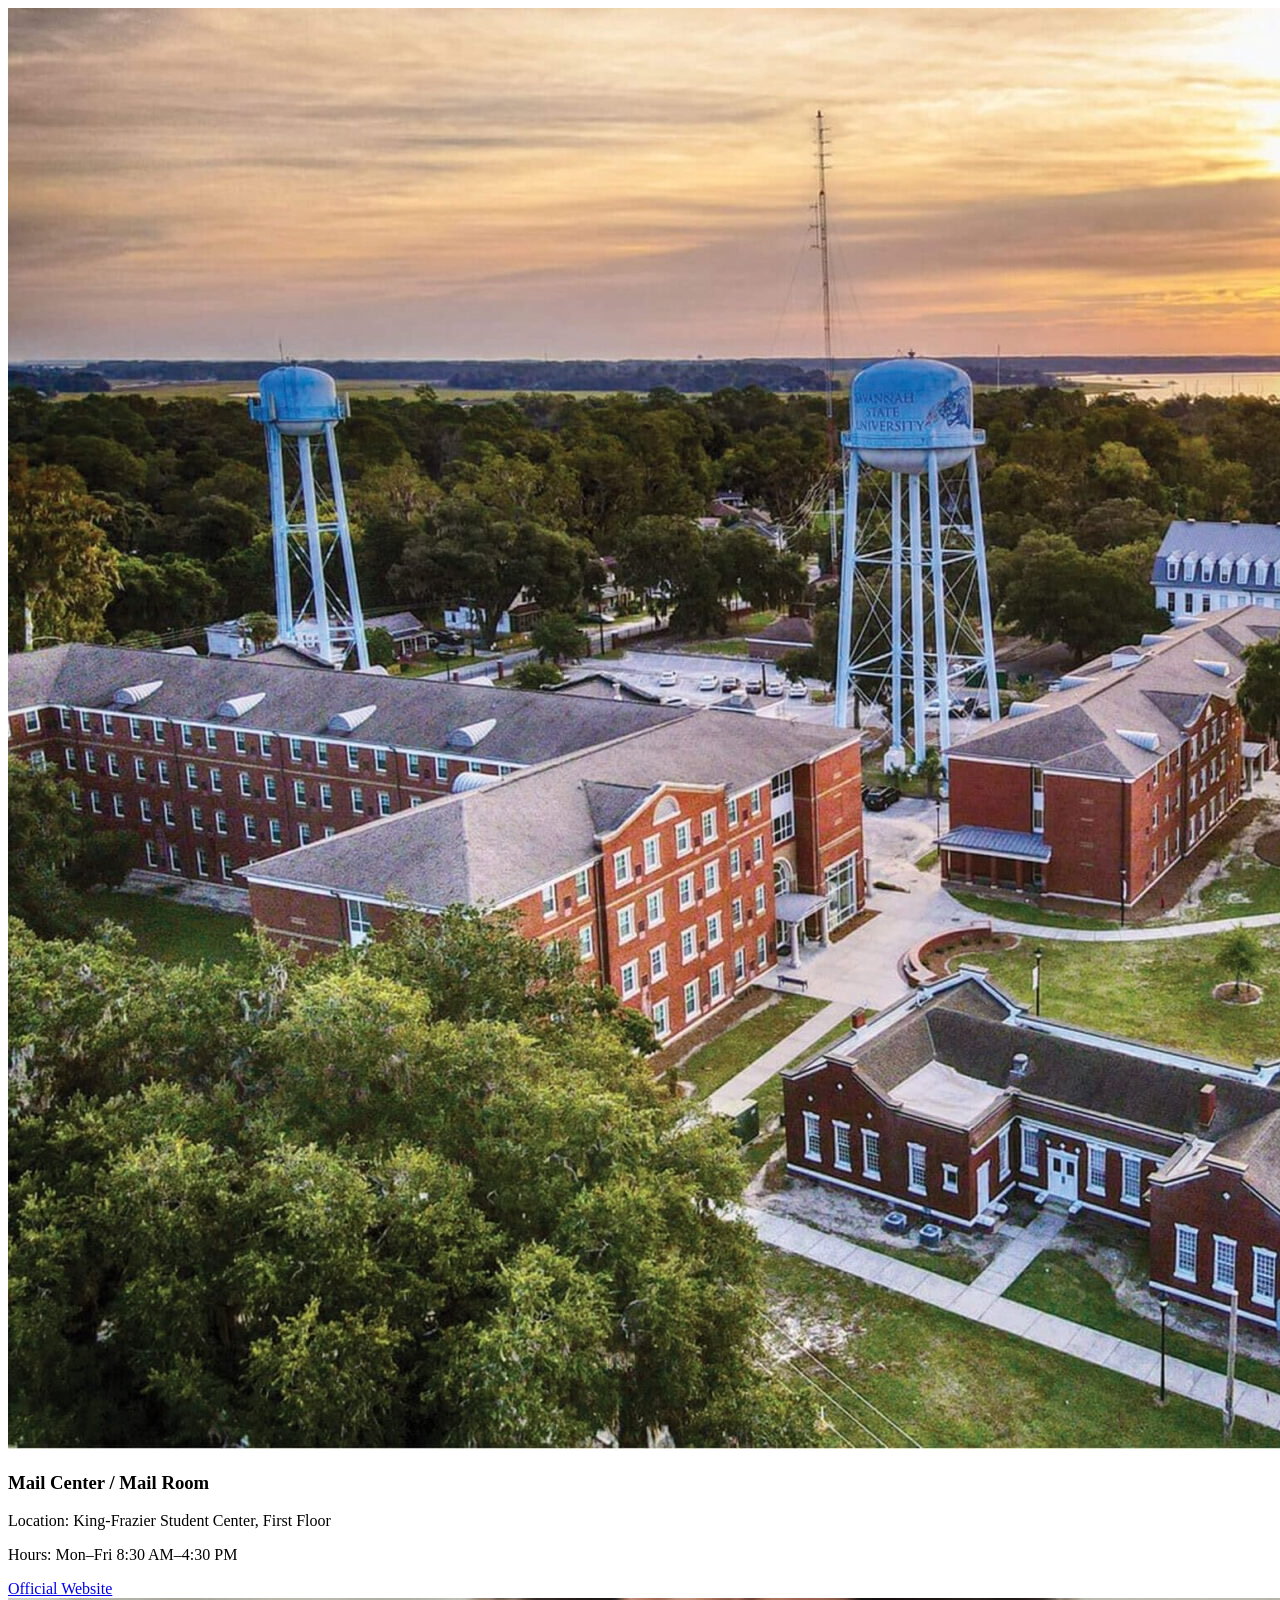
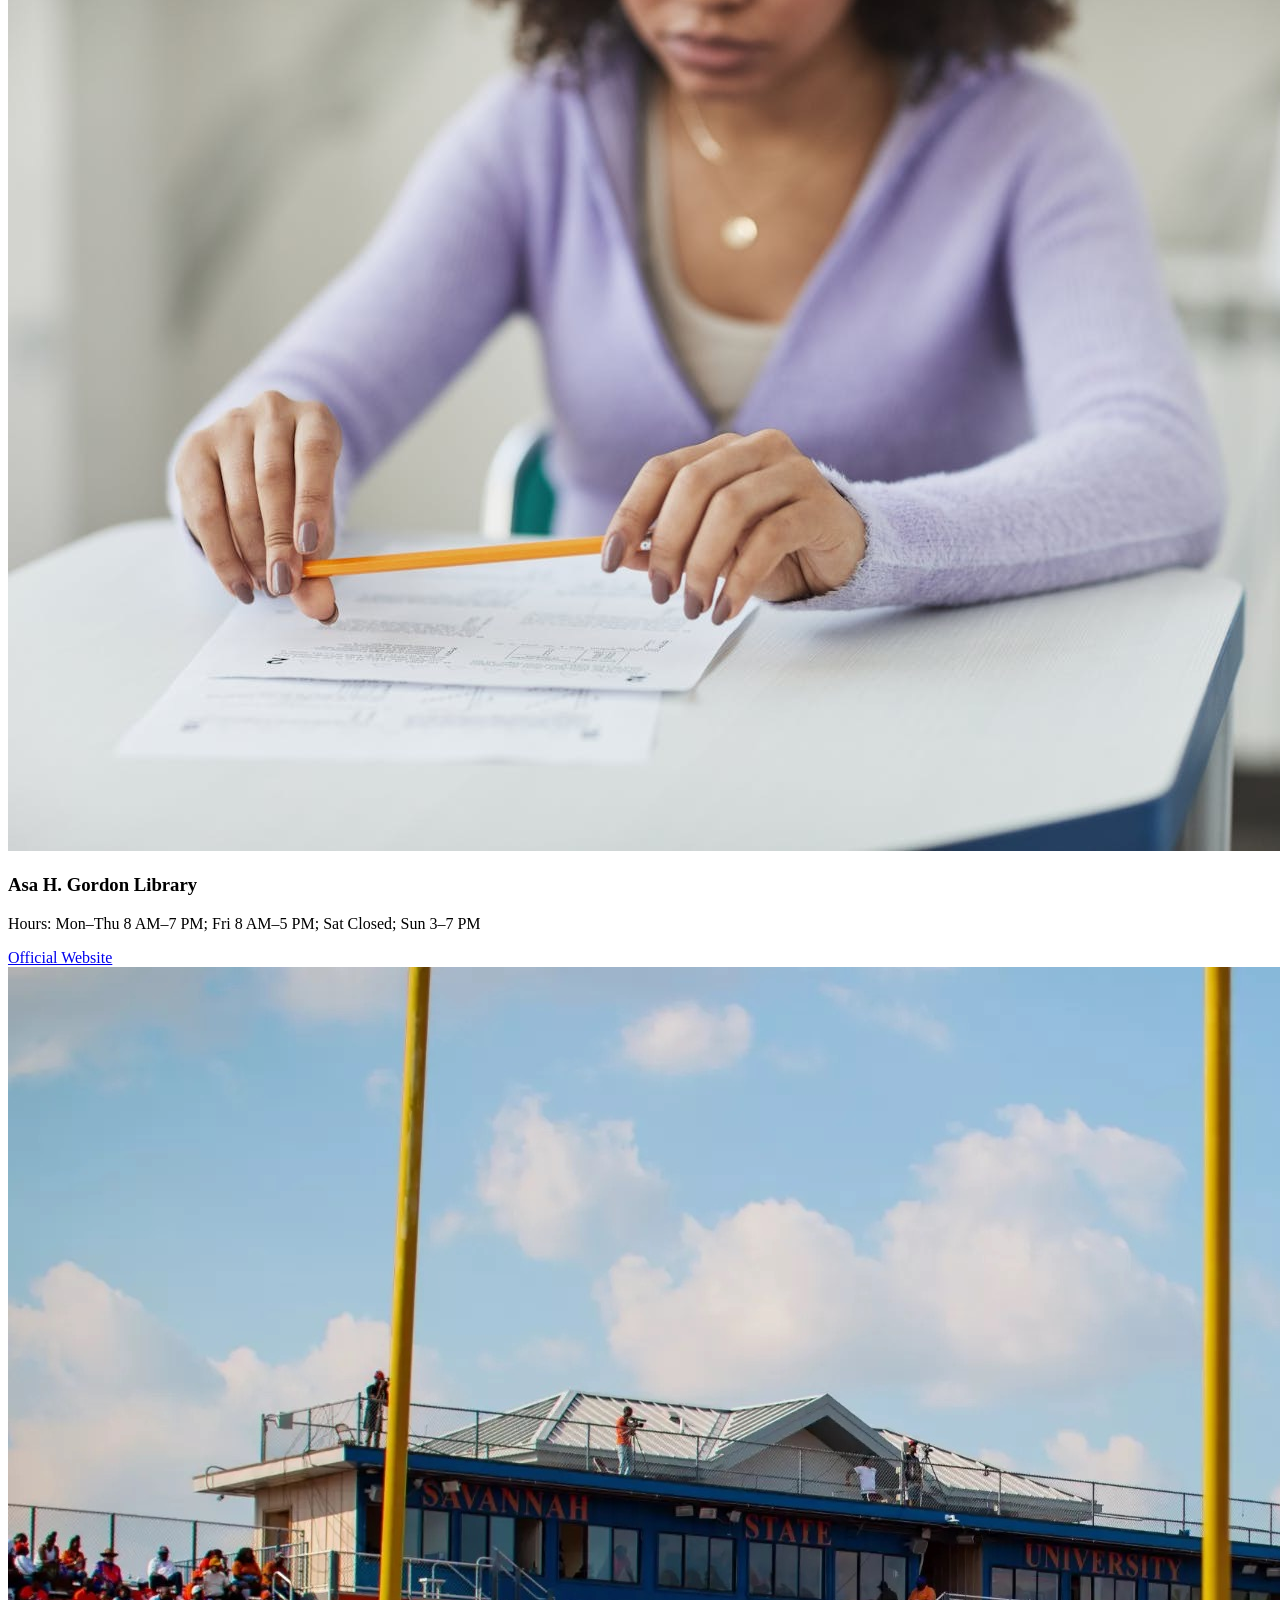
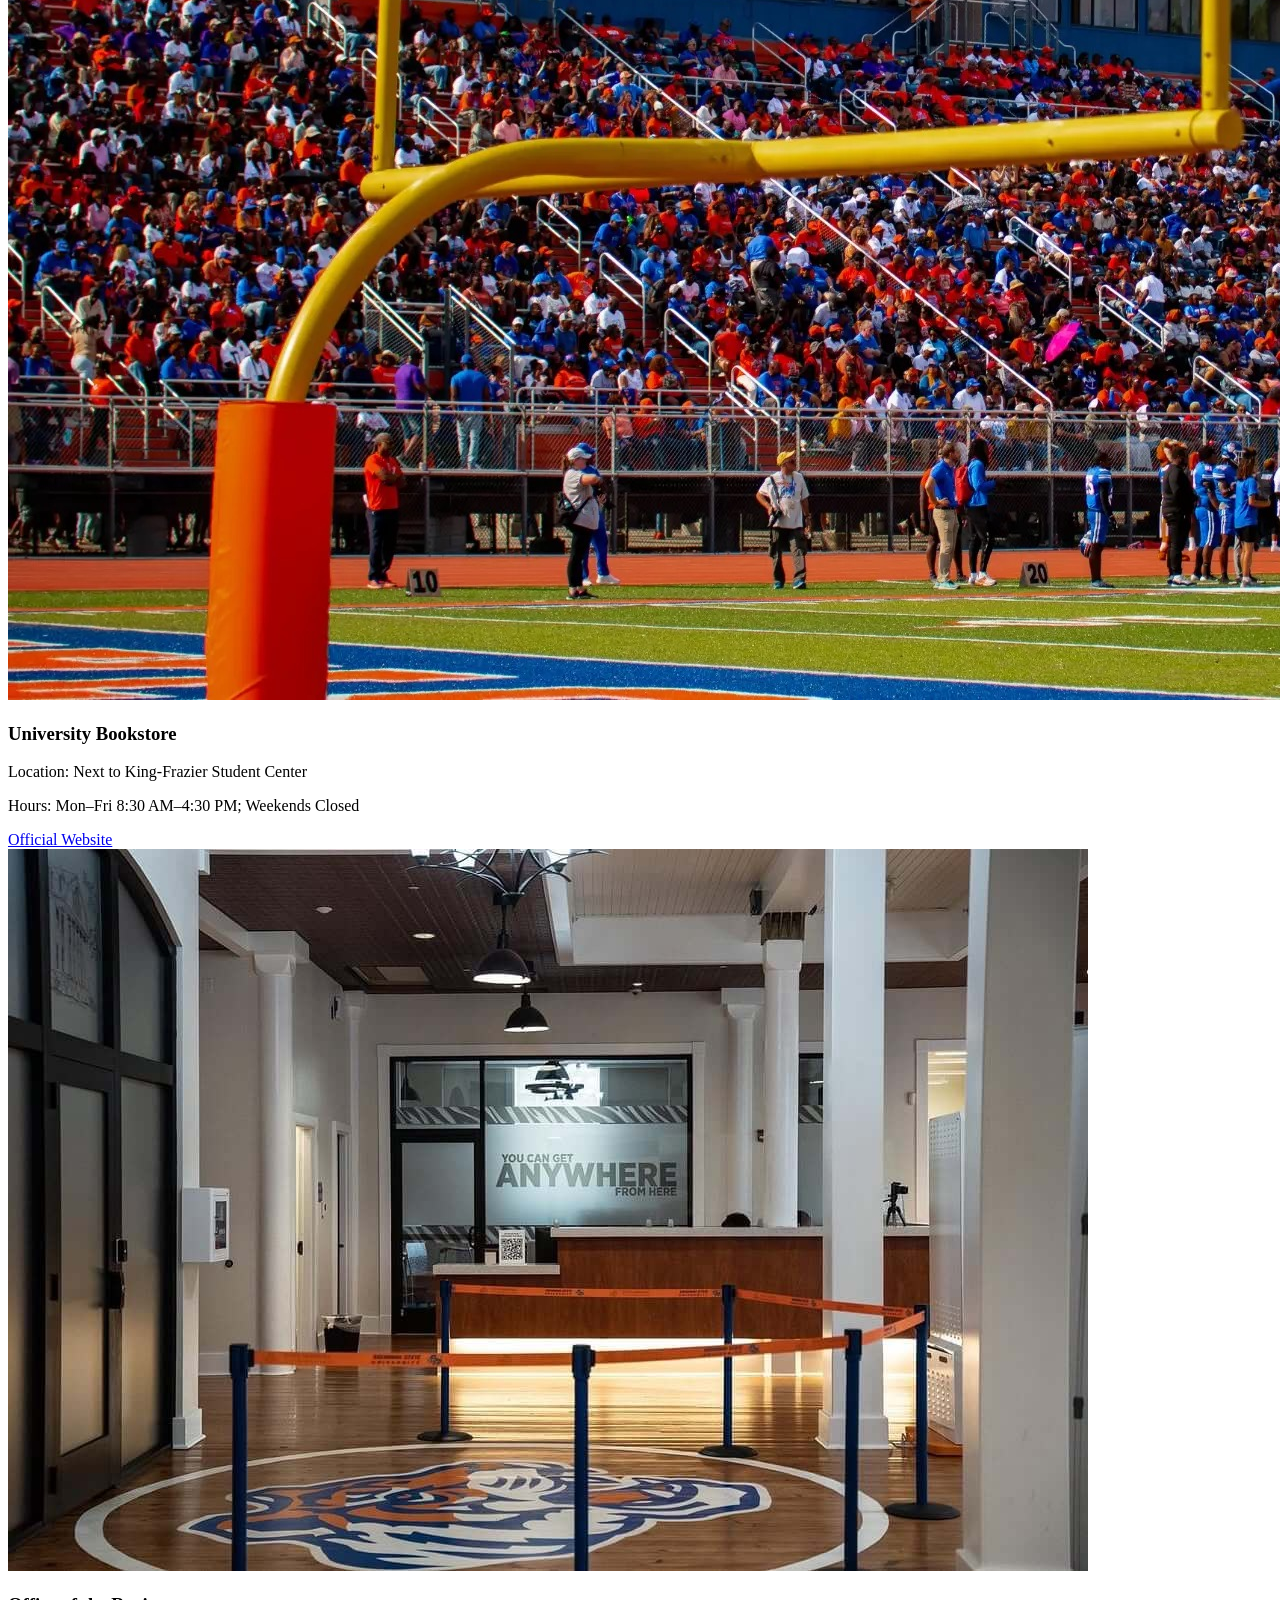
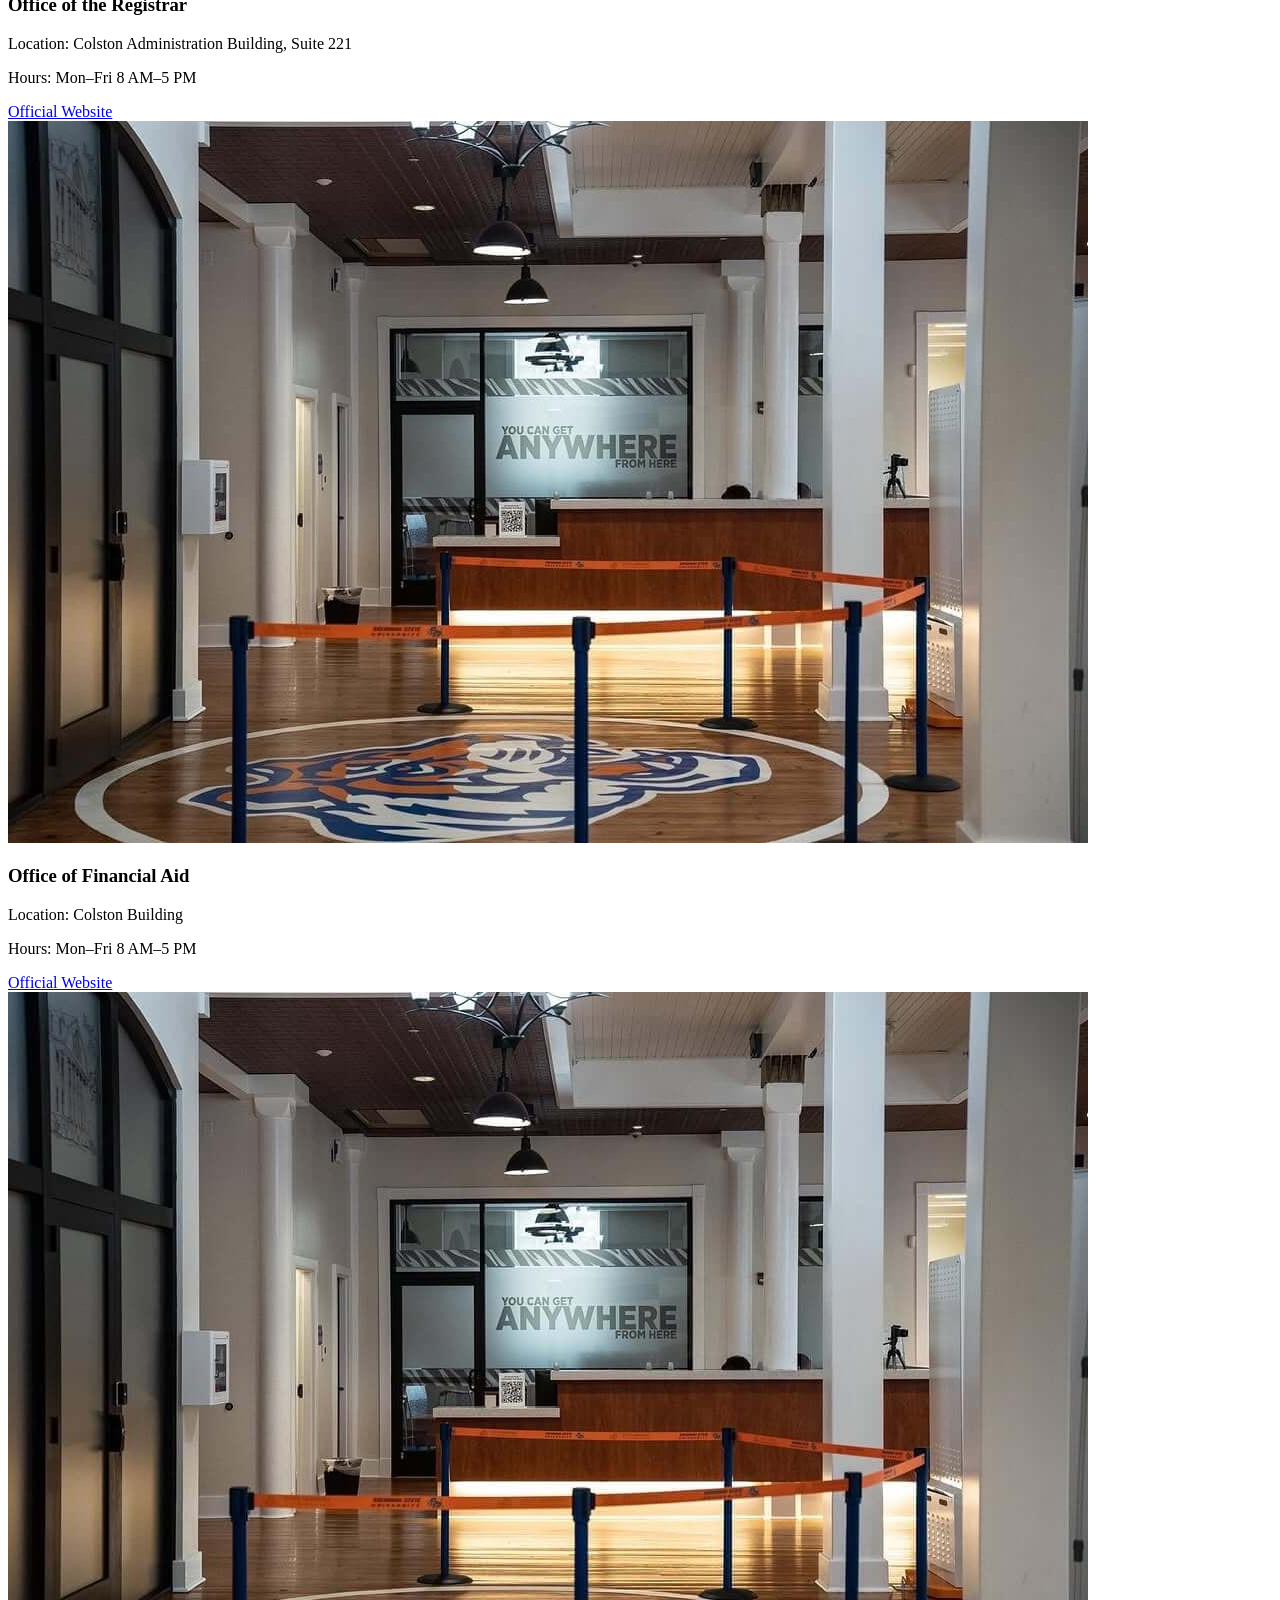
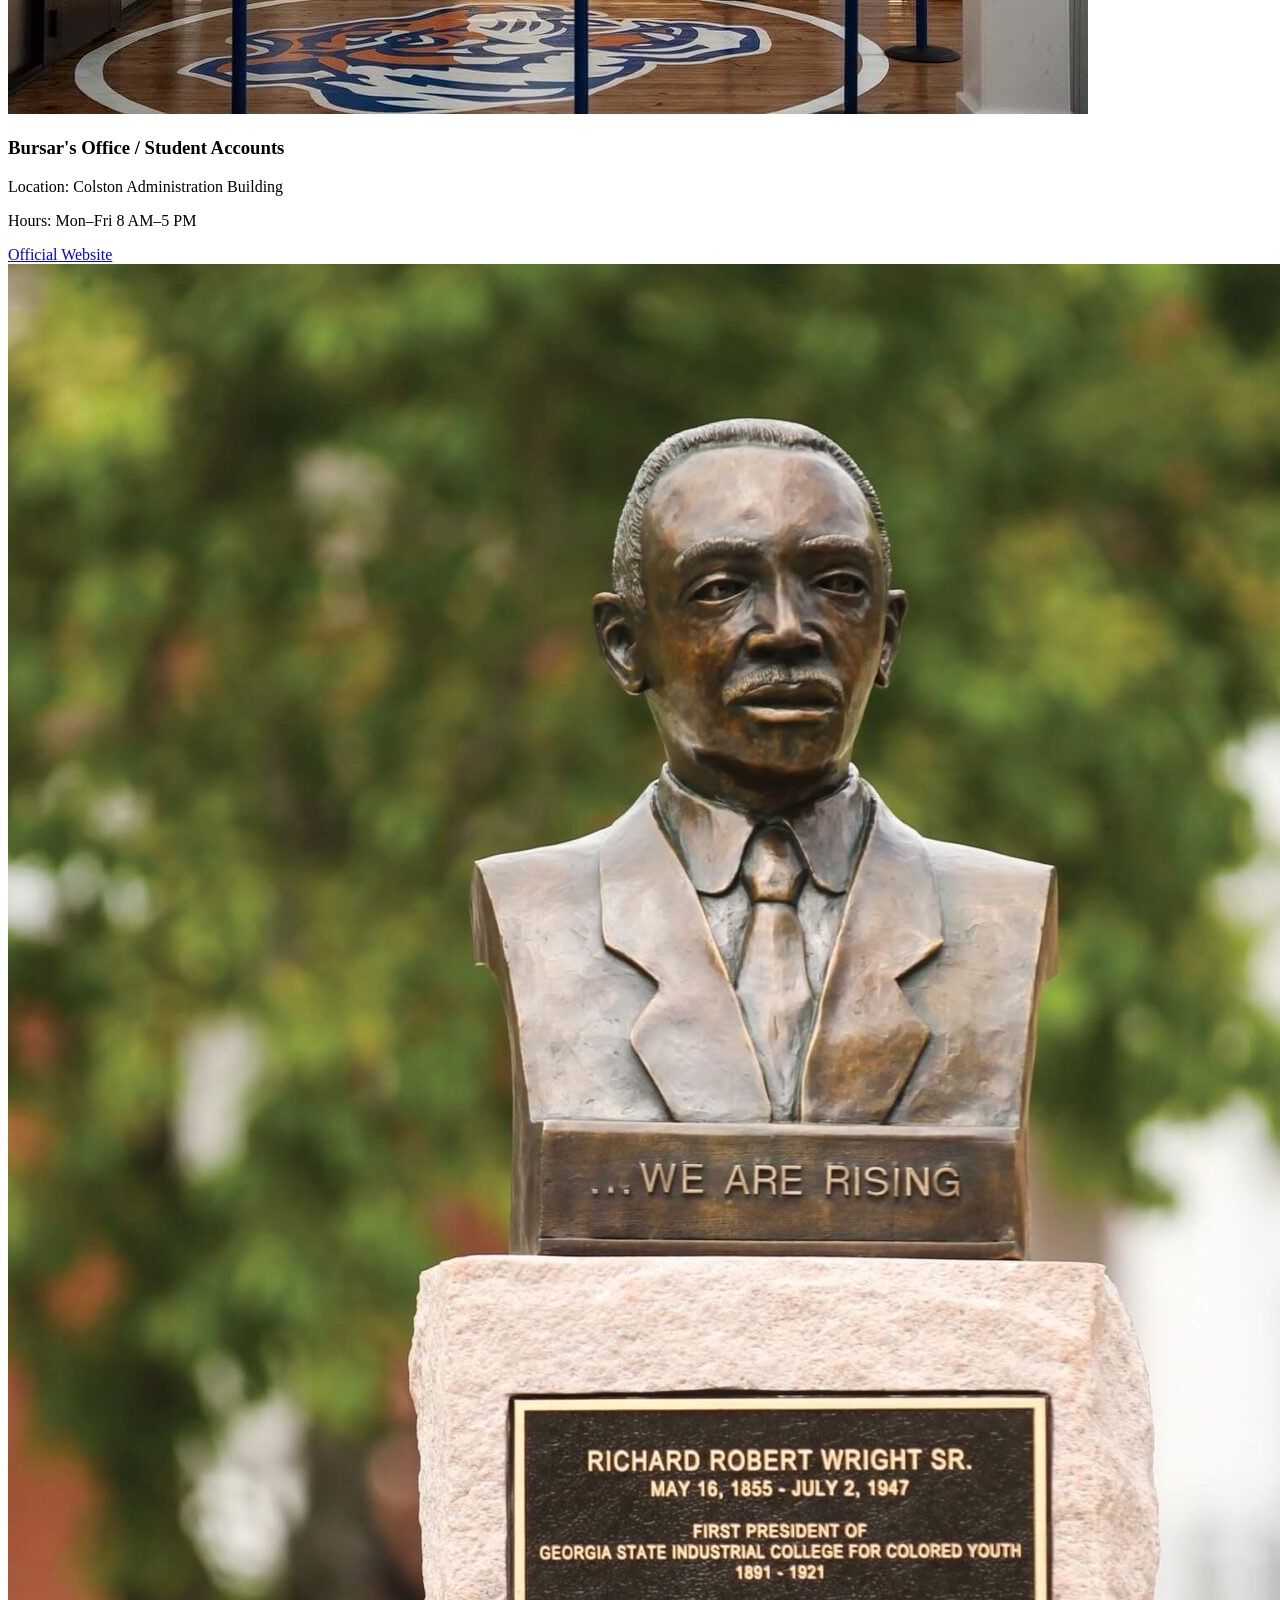
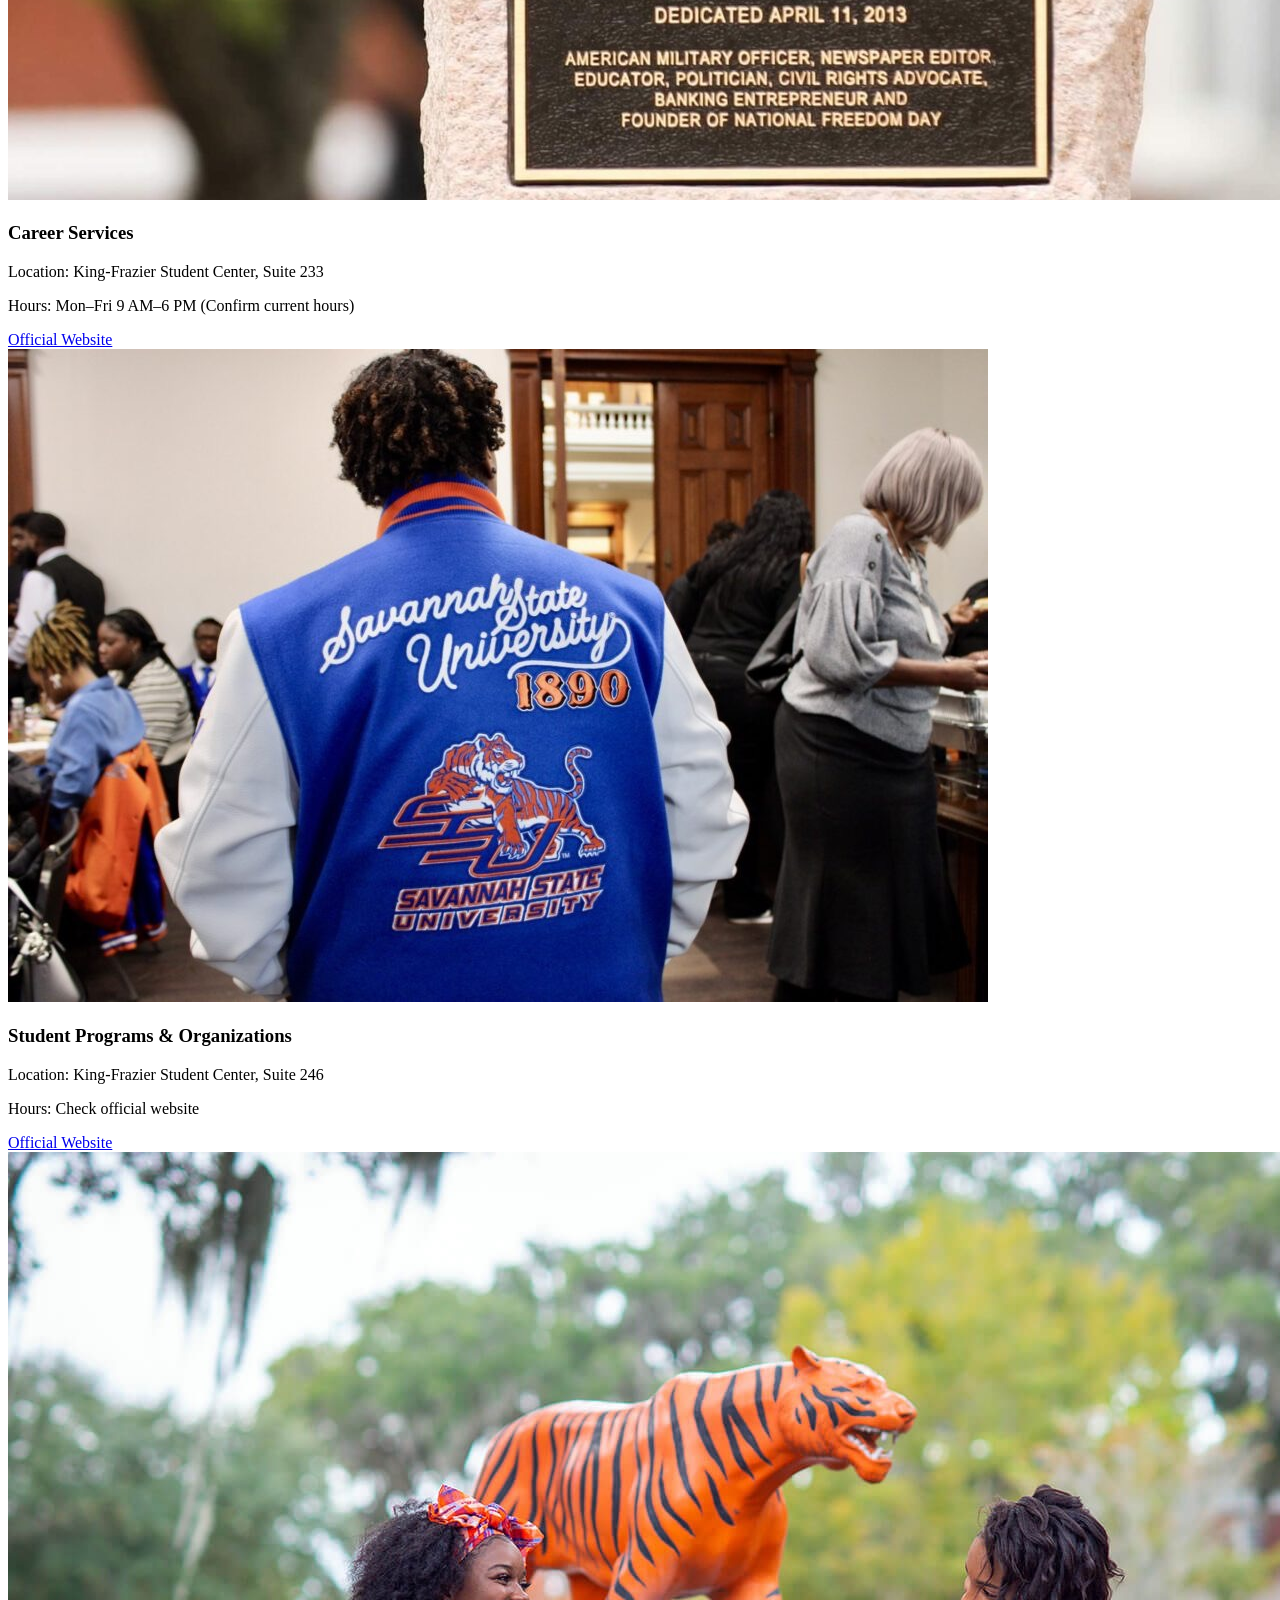
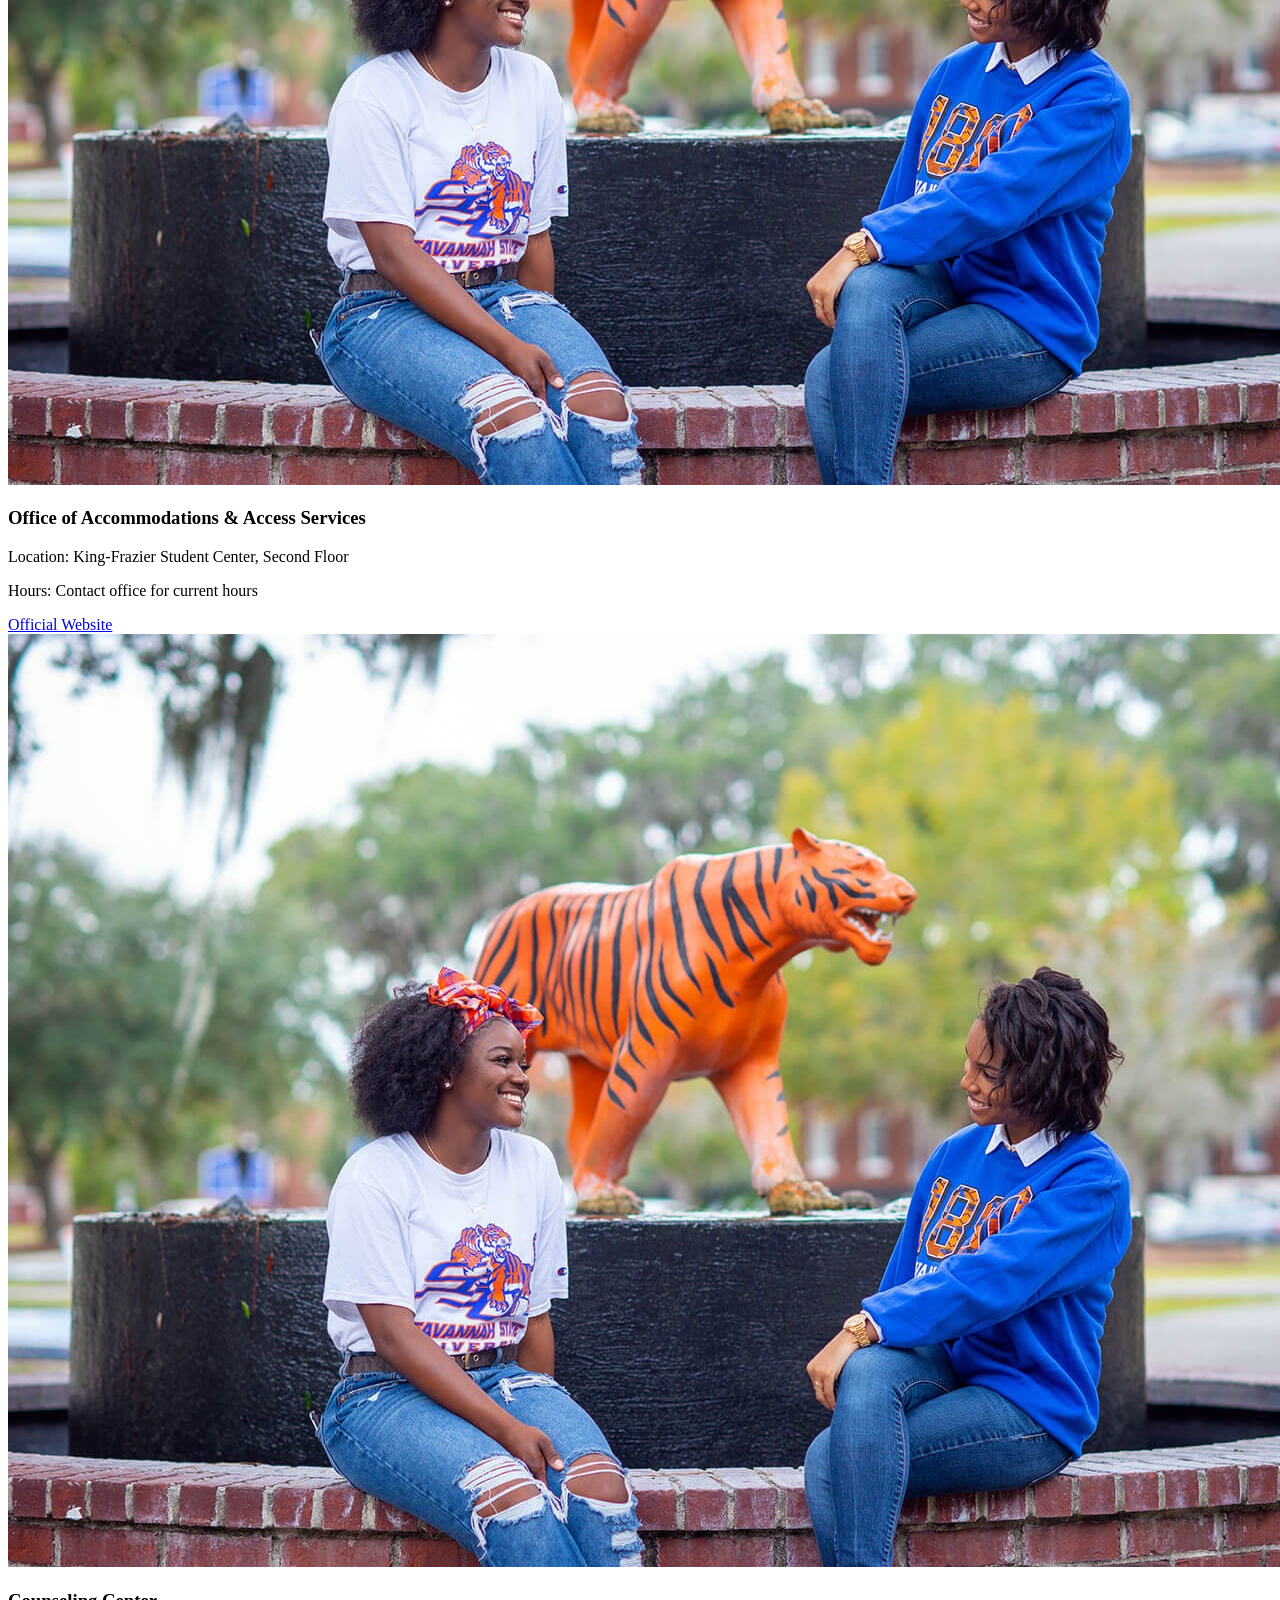
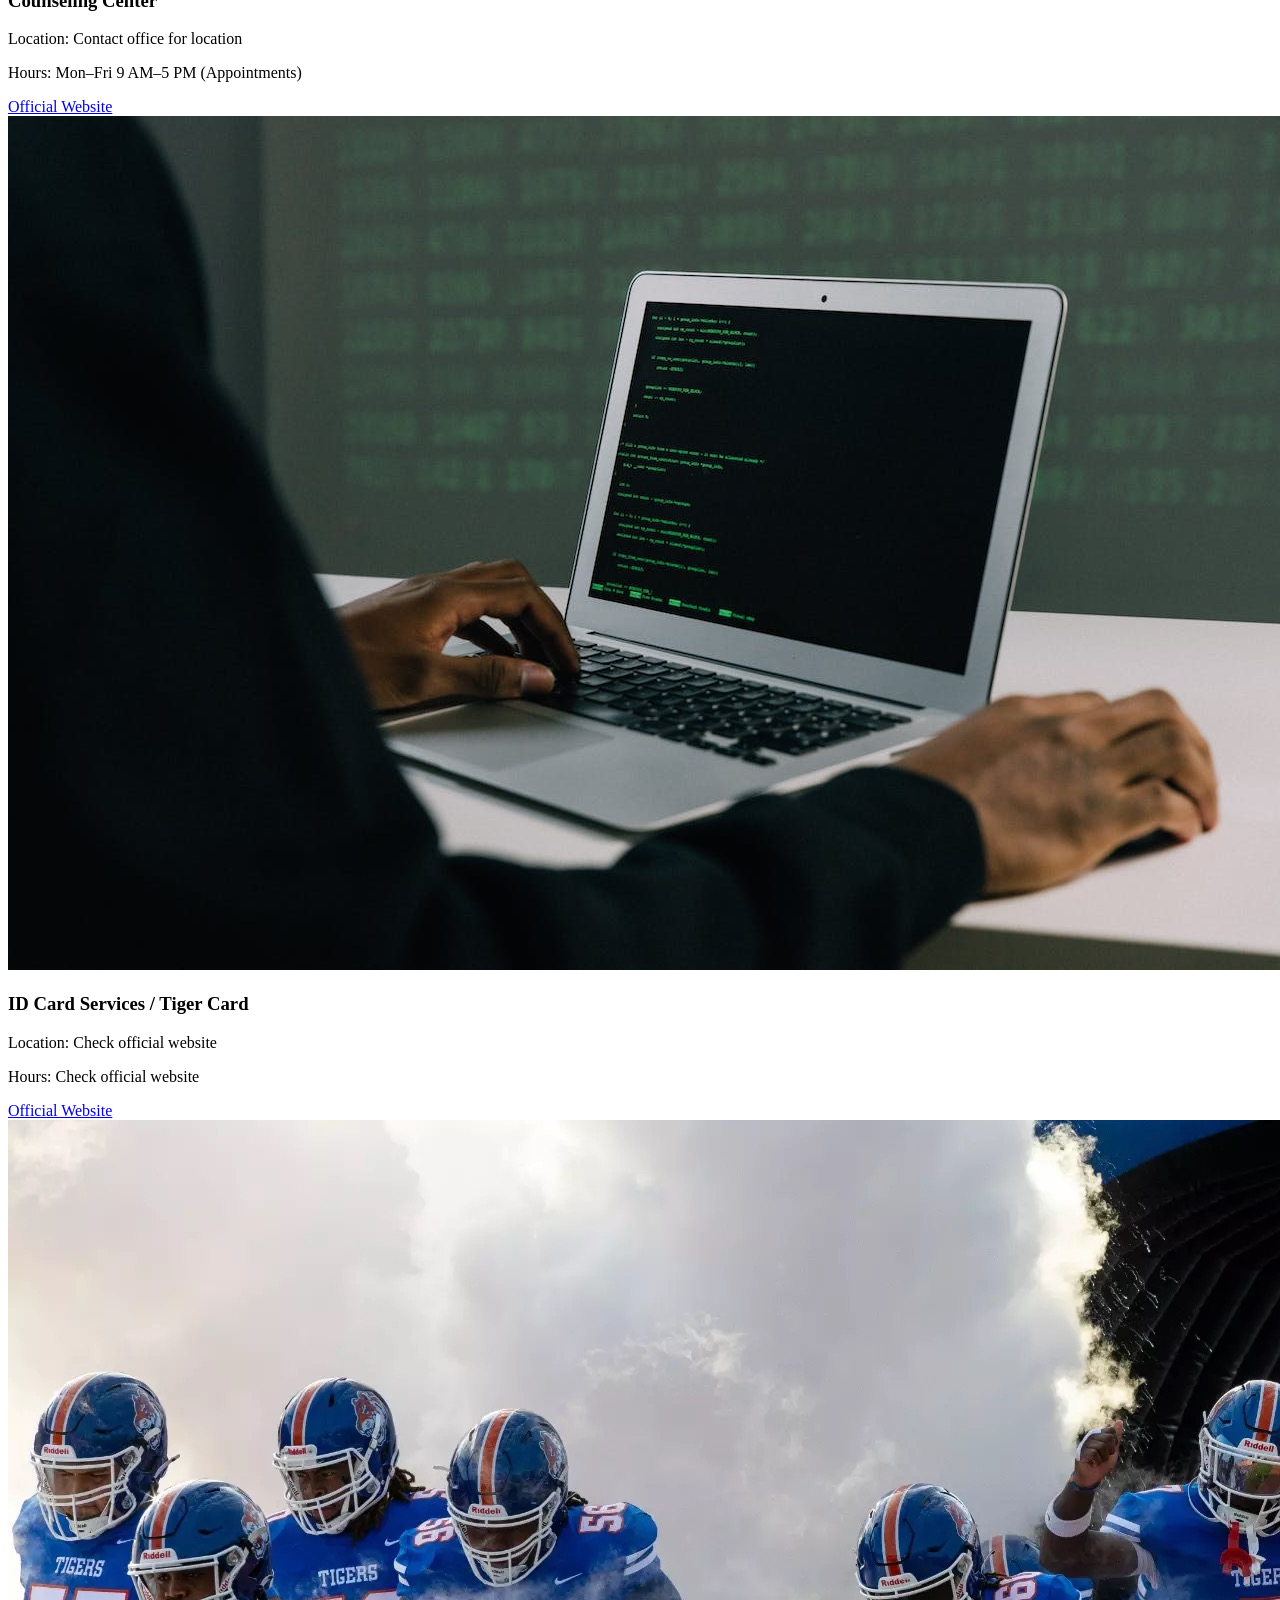
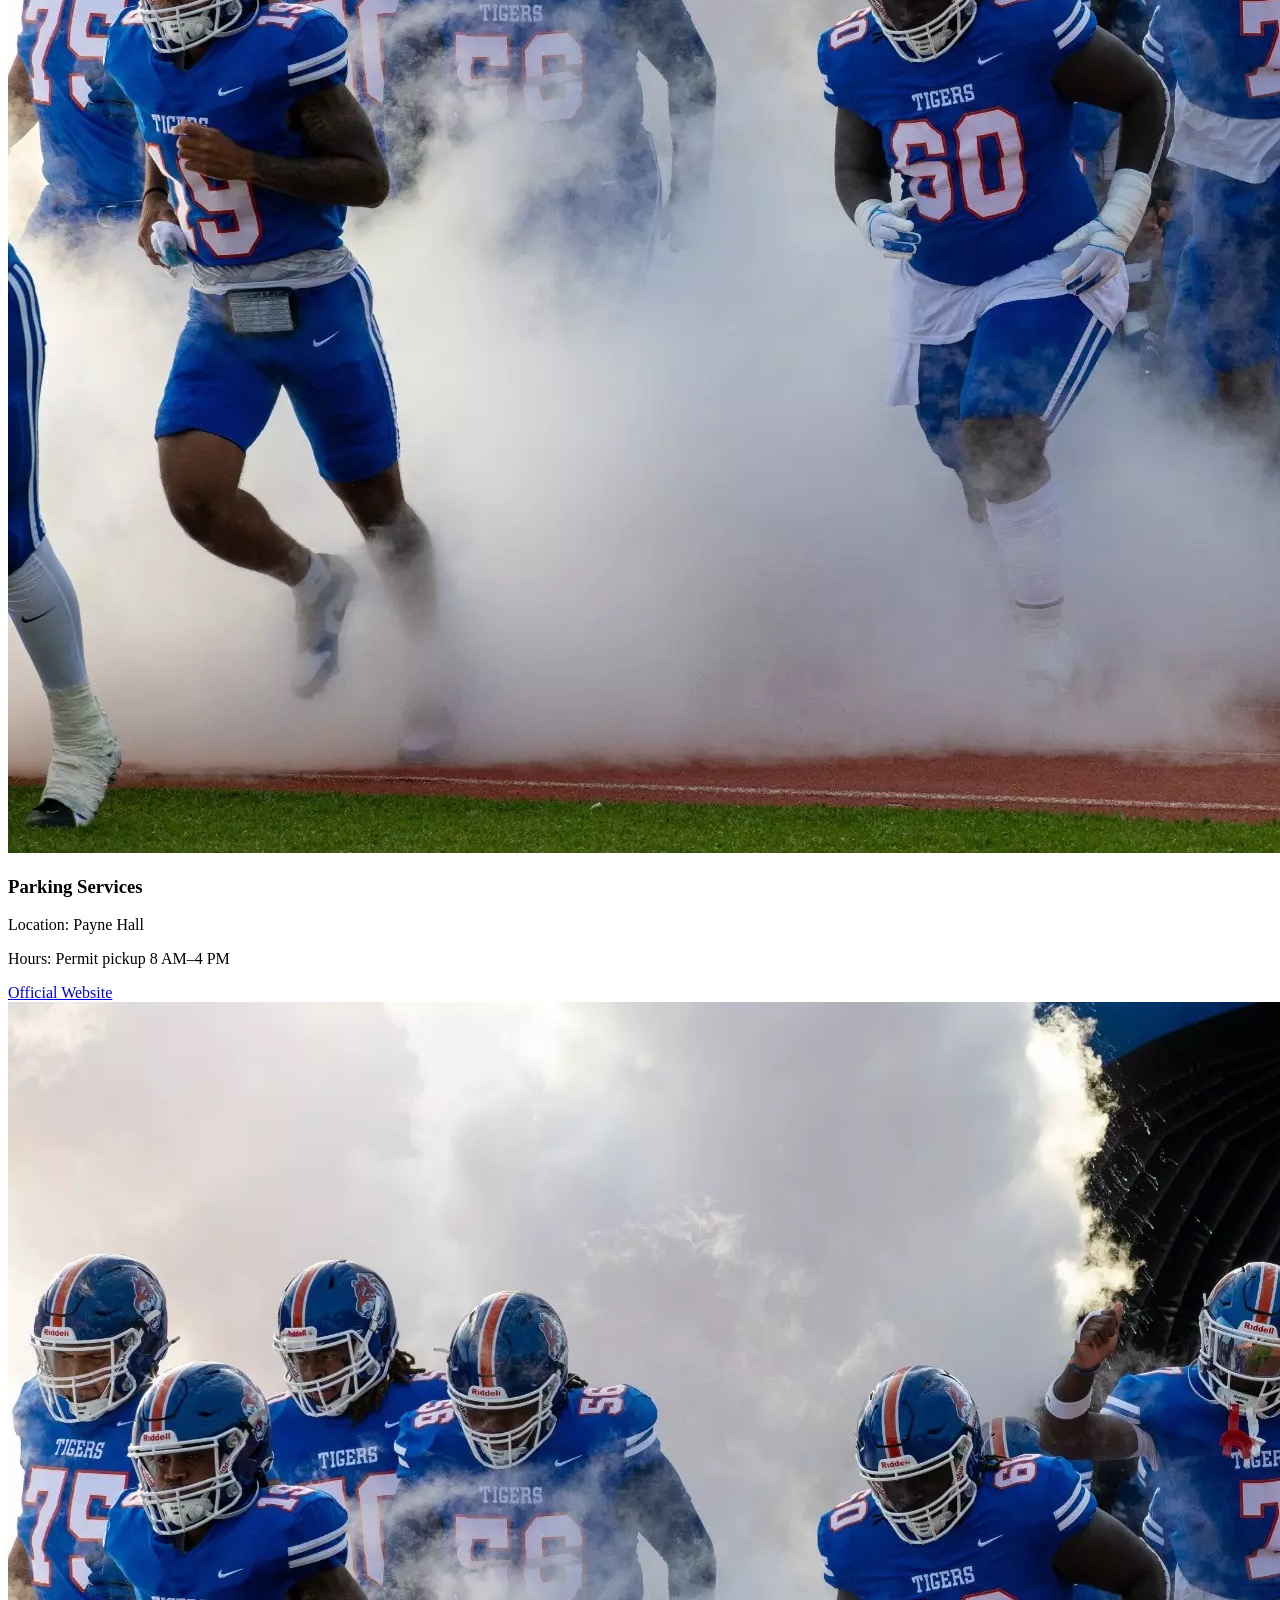
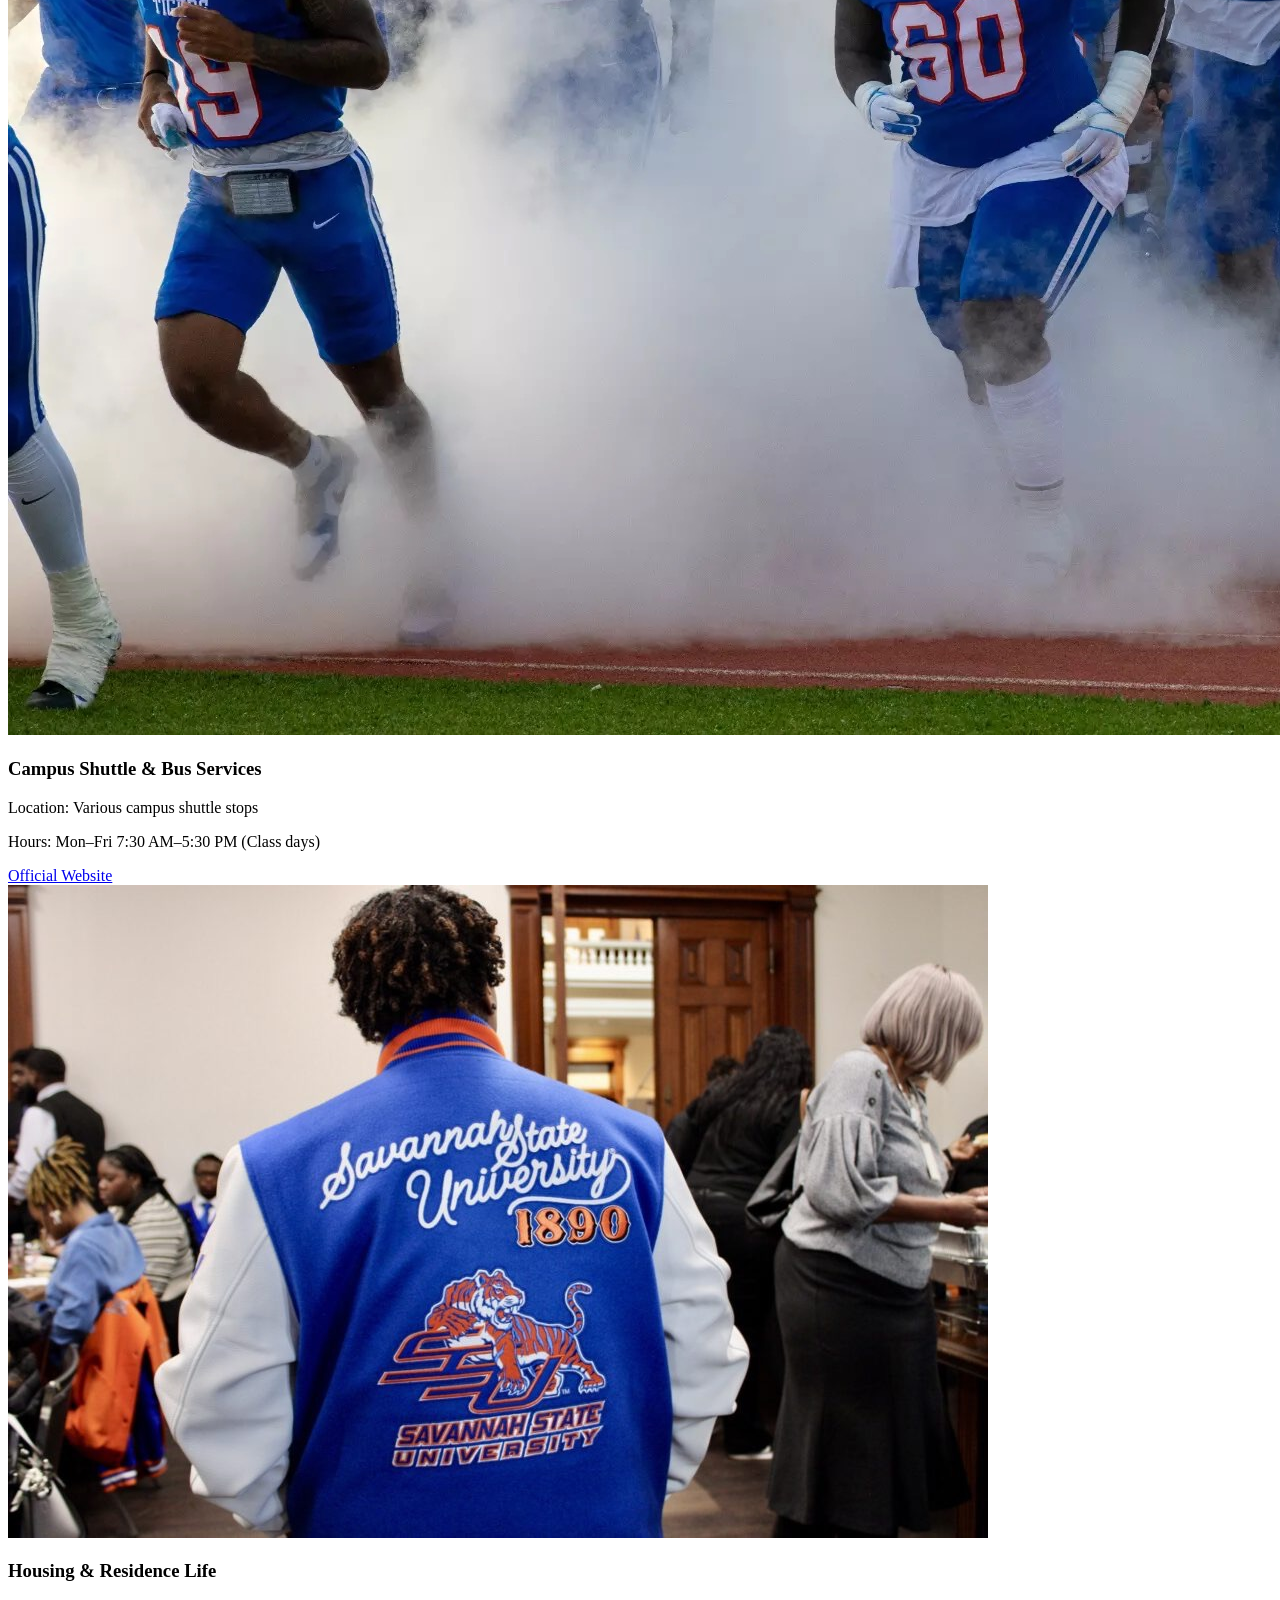
==== commit 8021f171: "Remove header and title from times-location.html Removed header and title elements from the HTML fil" ====
--- a/times-location.html
+++ b/times-location.html
@@ -4,32 +4,6 @@
 <head>
     <meta charset="UTF-8">
     <meta name="viewport" content="width=device-width, initial-scale=1.0">
-
-    <title>Campus Times & Locations</title>
-
-    <!-- CSS -->
-    <link rel="stylesheet" href="times-location.css">
-</head>
-
-<body>
-
-    <!-- HEADER -->
-    <header class="page-header">
-        <a href="index.html" class="back-link">Back to Home</a>
-
-        <p class="small-title">SAVANNAH STATE UNIVERSITY</p>
-        <h1>Campus Times & Locations</h1>
-        <p>Find campus locations and office hours.</p>
-    </header>
-
-
-    <!-- CAMPUS DIRECTORY -->
-    <main class="directory">
-
-        <h2 class="section-title">Campus Directory</h2>
-
-        <div class="resource-grid">
-
             <!-- MAIL CENTER -->
             <article class="directory-card">
                 <img src="capstoneimages/Image.jpg" alt="Mail Center">
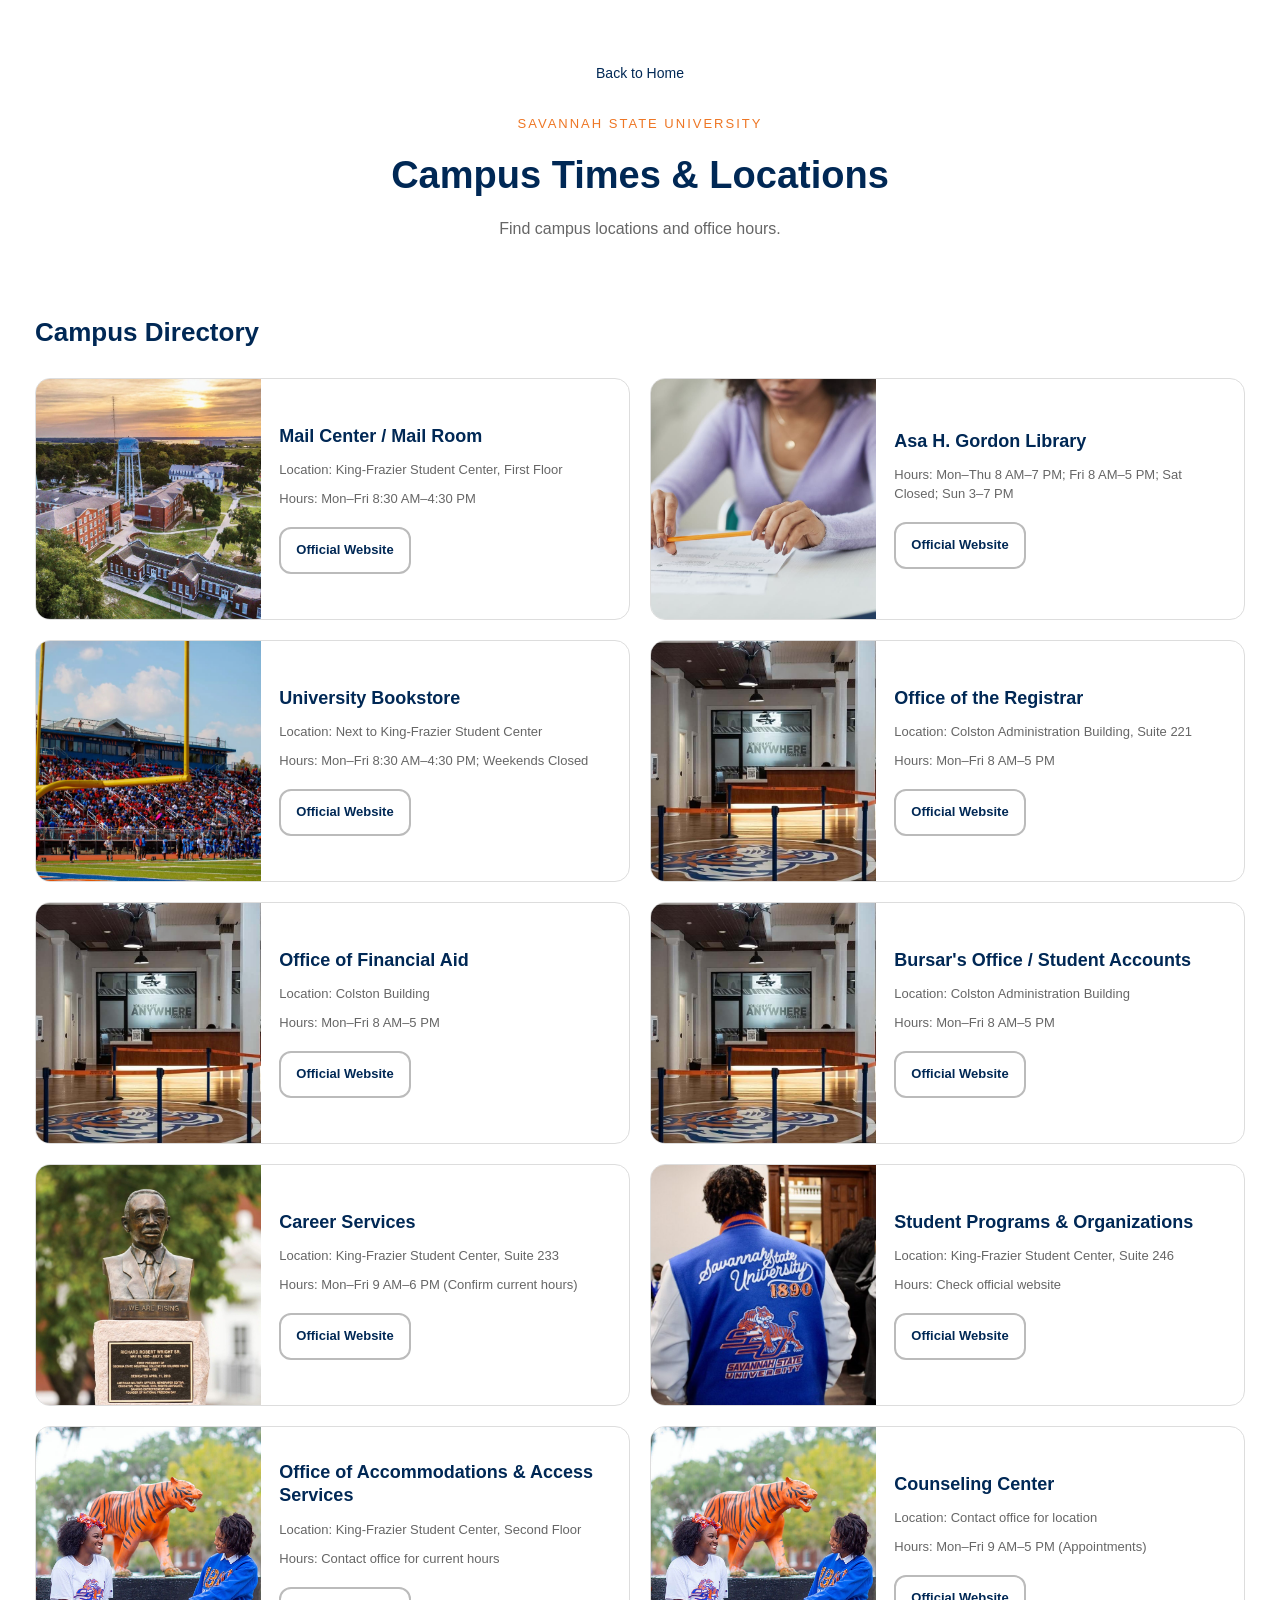
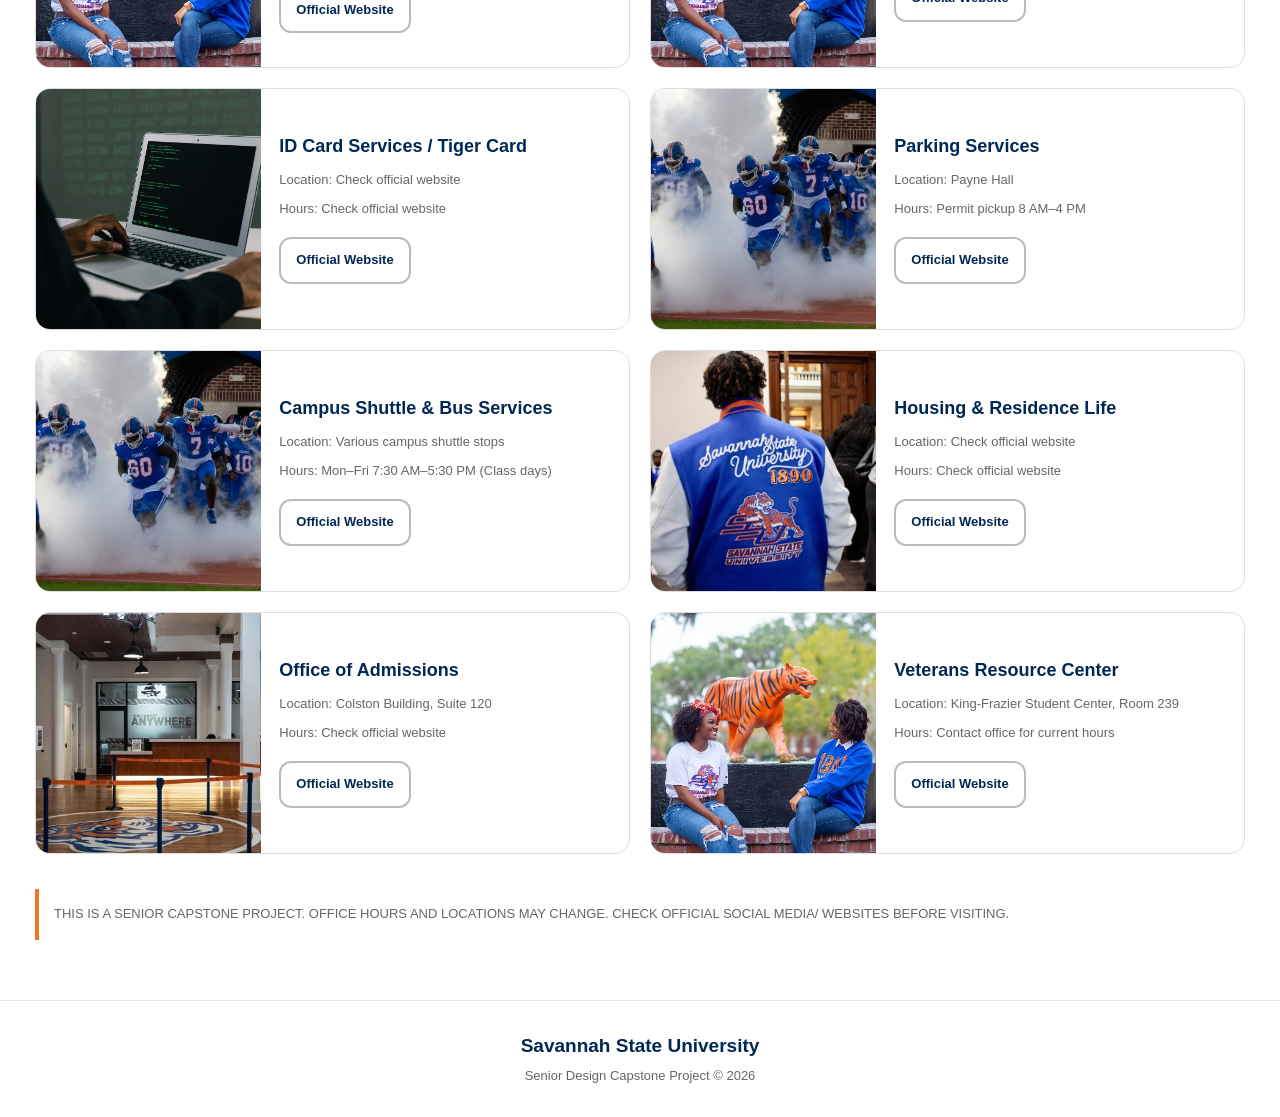
==== commit ce80455e: "Add header and initial structure to times-location.html" ====
--- a/times-location.html
+++ b/times-location.html
@@ -4,6 +4,34 @@
 <head>
     <meta charset="UTF-8">
     <meta name="viewport" content="width=device-width, initial-scale=1.0">
+
+    <title>Campus Times & Locations</title>
+
+    <!-- CSS -->
+    <link rel="stylesheet" href="times-location.css">
+</head>
+
+<body>
+
+    <!-- HEADER -->
+    <header class="page-header">
+        <a href="index.html" class="back-link">Back to Home</a>
+
+        <p class="small-title">SAVANNAH STATE UNIVERSITY</p>
+        <h1>Campus Times & Locations</h1>
+        <p>Find campus locations and office hours.</p>
+    </header>
+
+
+    <!-- CAMPUS DIRECTORY -->
+    <main class="directory">
+
+        <h2 class="section-title">Campus Directory</h2>
+
+        <div class="resource-grid">
+    <meta charset="UTF-8">
+    <meta name="viewport" content="width=device-width, initial-scale=1.0">
+            
             <!-- MAIL CENTER -->
             <article class="directory-card">
                 <img src="capstoneimages/Image.jpg" alt="Mail Center">
--- a/times-location.css
+++ b/times-location.css
@@ -0,0 +1,287 @@
+/* COLORS */
+:root {
+    --blue: #002855;
+    --orange: #EE7624;
+    --gray: #666666;
+    --white: #FFFFFF;
+}
+
+/* ENTIRE PAGE */
+* {
+    margin: 0;
+    padding: 0;
+    box-sizing: border-box;
+}
+
+body {
+    font-family: Arial, sans-serif;
+    background-color: var(--white);
+    color: #222222;
+    line-height: 1.6;
+}
+
+/* HEADER */
+.page-header {
+    background-color: var(--white);
+    text-align: center;
+    padding: 60px 20px 40px;
+}
+
+/* BACK TO HOME */
+.back-link {
+    color: var(--blue);
+    text-decoration: none;
+    font-size: 14px;
+    display: inline-block;
+    margin-bottom: 30px;
+}
+
+.back-link:hover {
+    color: var(--orange);
+}
+
+/* UNIVERSITY NAME */
+.small-title {
+    color: var(--orange) !important;
+    font-size: 13px;
+    letter-spacing: 2px;
+    margin-bottom: 10px;
+}
+
+/* PAGE TITLE */
+.page-header h1 {
+    color: var(--blue);
+    font-size: 38px;
+    margin-bottom: 10px;
+}
+
+.page-header p {
+    color: var(--gray);
+}
+
+/* DIRECTORY SECTION */
+.directory {
+    max-width: 1250px;
+    margin: auto;
+    padding: 30px 20px 60px;
+}
+
+/* DIRECTORY TITLE */
+.section-title {
+    color: var(--blue);
+    font-size: 26px;
+    margin-bottom: 25px;
+}
+
+/* ALL CAMPUS LOCATIONS */
+.resource-grid {
+    display: grid;
+    grid-template-columns: repeat(2, minmax(0, 1fr));
+    gap: 20px;
+    align-items: stretch;
+}
+
+/* EACH LOCATION CARD */
+.directory-card {
+    display: grid;
+    grid-template-columns: 38% minmax(0, 1fr);
+    background-color: var(--white);
+    border: 1px solid #dddddd;
+    border-radius: 15px;
+    overflow: hidden;
+    transition: 0.3s;
+    min-width: 0;
+}
+
+/* CARD HOVER */
+.directory-card:hover {
+    box-shadow: 0 6px 20px rgba(0, 0, 0, 0.10);
+}
+
+/* LEFT SIDE PICTURE */
+.directory-card img {
+    width: 100%;
+    height: 100%;
+    min-height: 240px;
+    object-fit: cover;
+    display: block;
+}
+
+/* RIGHT SIDE INFORMATION */
+.card-info {
+    padding: 18px;
+    display: flex;
+    flex-direction: column;
+    justify-content: center;
+    min-width: 0;
+}
+
+/* LOCATION NAME */
+.card-info h3 {
+    color: var(--blue);
+    font-size: 18px;
+    line-height: 1.3;
+    margin-bottom: 12px;
+    overflow-wrap: anywhere;
+}
+
+/* LOCATION AND HOURS */
+.card-info p {
+    color: var(--gray);
+    font-size: 13px;
+    line-height: 1.5;
+    margin-bottom: 10px;
+    overflow-wrap: anywhere;
+}
+
+/* WEBSITE LINK */
+.card-info a {
+    display: inline-block;
+    background-color: transparent;
+    color: var(--blue);
+    border: 2px solid #bbbbbb;
+    border-radius: 12px;
+    padding: 11px 15px;
+    font-size: 13px;
+    font-weight: 600;
+    text-decoration: none;
+    margin-top: 8px;
+    align-self: flex-start;
+    text-align: center;
+    transition: 0.3s;
+}
+
+/* LINK HOVER */
+.card-info a:hover,
+.card-info a:focus-visible {
+    background-color: var(--orange);
+    border-color: var(--orange);
+    color: var(--white);
+}
+
+/* BOTTOM NOTE */
+.last-note {
+    margin-top: 35px;
+    padding: 15px;
+    border-left: 4px solid var(--orange);
+    color: var(--gray);
+    font-size: 13px;
+}
+
+/* FOOTER */
+footer {
+    background-color: var(--white);
+    color: var(--blue);
+    text-align: center;
+    padding: 30px 20px;
+    border-top: 1px solid #E5E5E5;
+}
+
+footer h3 {
+    font-size: 19px;
+    margin-bottom: 5px;
+}
+
+footer p {
+    font-size: 13px;
+    color: var(--gray);
+}
+
+/* TABLET SCREEN */
+@media (max-width: 900px) {
+
+    .page-header h1 {
+        font-size: 30px;
+    }
+
+    /* ONE CARD PER ROW */
+    .resource-grid {
+        grid-template-columns: 1fr;
+    }
+
+    /* PICTURE LEFT, INFORMATION RIGHT */
+    .directory-card {
+        grid-template-columns: 38% minmax(0, 1fr);
+    }
+
+    .card-info {
+        padding: 20px;
+    }
+
+    .card-info h3 {
+        font-size: 19px;
+    }
+
+    .card-info p {
+        font-size: 14px;
+    }
+}
+
+/* PHONE SCREEN */
+@media (max-width: 550px) {
+
+    .page-header {
+        padding: 40px 15px;
+    }
+
+    .page-header h1 {
+        font-size: 26px;
+    }
+
+    .directory {
+        padding: 20px 12px 40px;
+    }
+
+    .section-title {
+        font-size: 22px;
+    }
+
+    /* ONE CARD PER ROW */
+    .resource-grid {
+        grid-template-columns: 1fr;
+        gap: 15px;
+    }
+
+    /* PICTURE LEFT, INFORMATION RIGHT */
+    .directory-card {
+        grid-template-columns: 34% minmax(0, 1fr);
+        border-radius: 12px;
+    }
+
+    /* CARD PICTURE */
+    .directory-card img {
+        width: 100%;
+        height: 100%;
+        min-height: 230px;
+        object-fit: cover;
+    }
+
+    /* CARD INFORMATION */
+    .card-info {
+        padding: 12px;
+    }
+
+    .card-info h3 {
+        font-size: 16px;
+        line-height: 1.3;
+        margin-bottom: 8px;
+    }
+
+    .card-info p {
+        font-size: 12px;
+        line-height: 1.4;
+        margin-bottom: 8px;
+    }
+
+    /* MOBILE WEBSITE BUTTON */
+    .card-info a {
+        width: 100%;
+        padding: 10px 5px;
+        font-size: 12px;
+        margin-top: 5px;
+    }
+
+    footer {
+        padding: 25px 15px;
+    }
+}
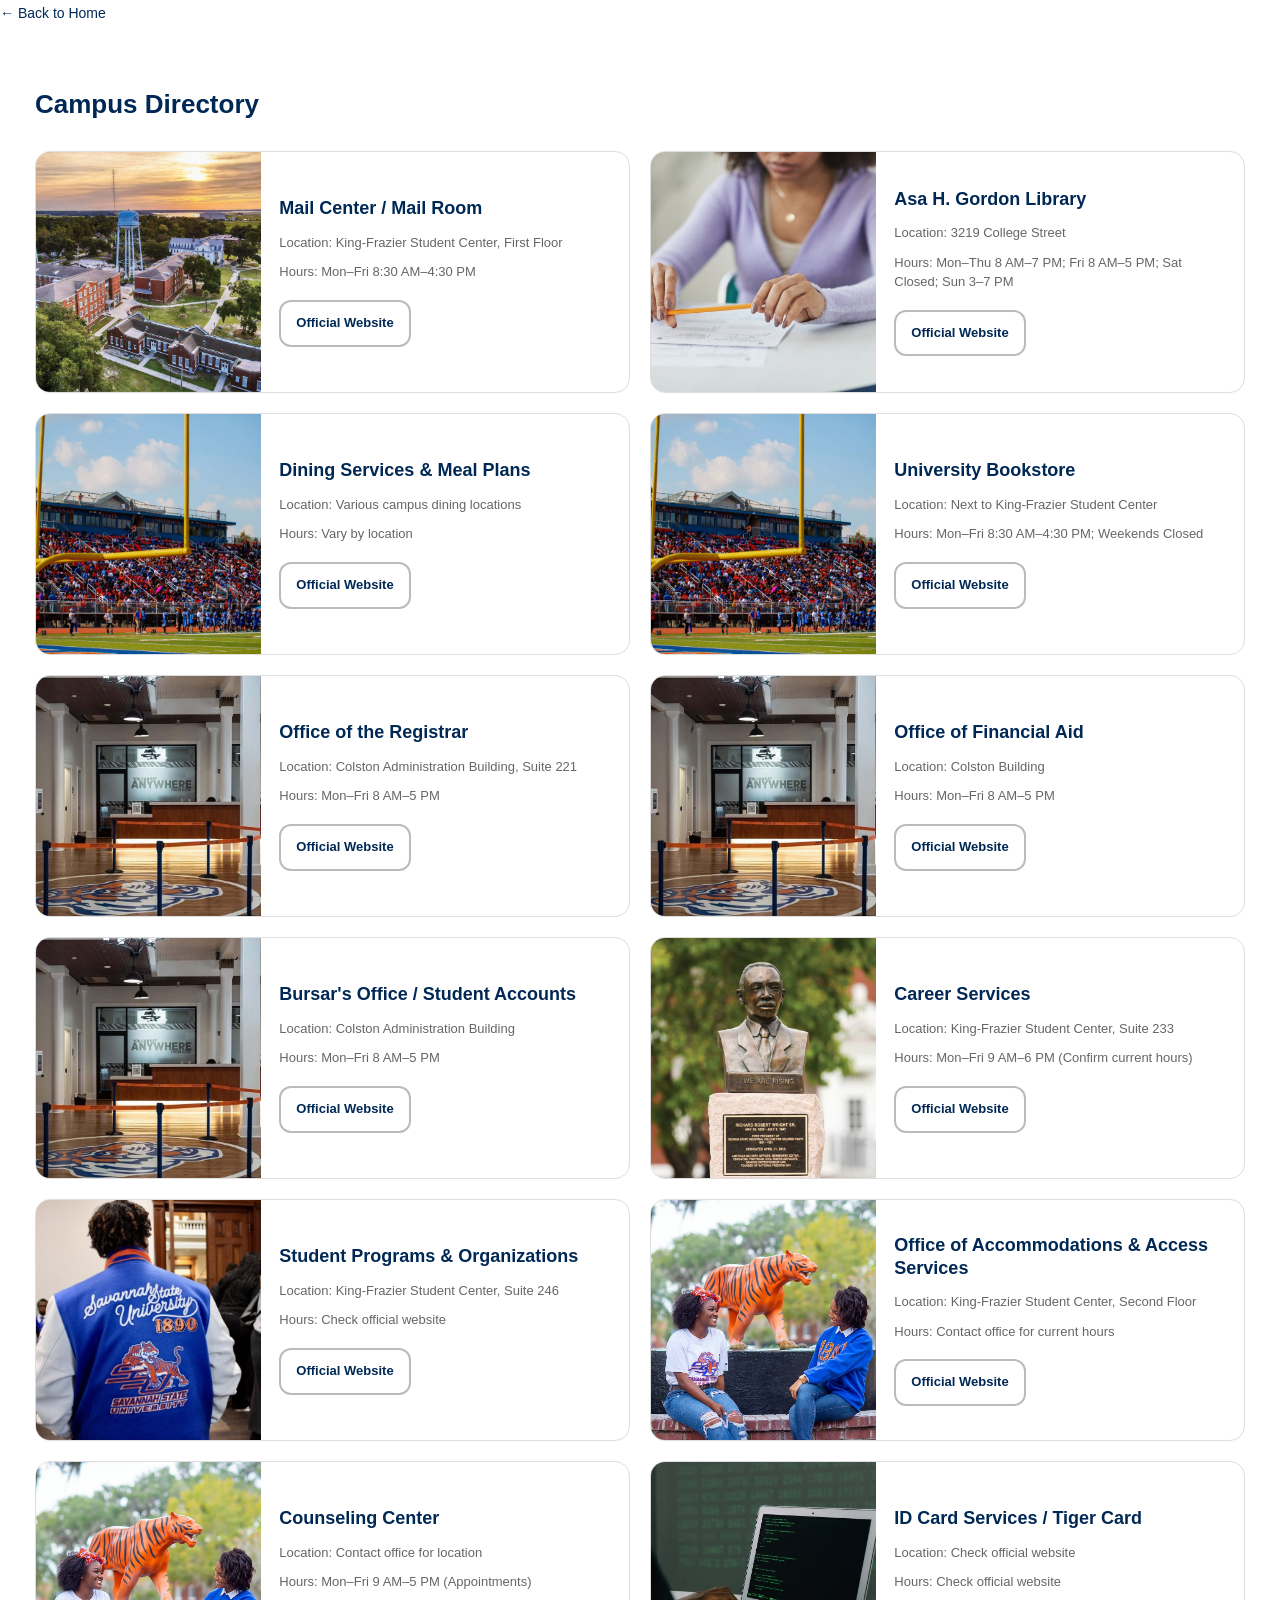
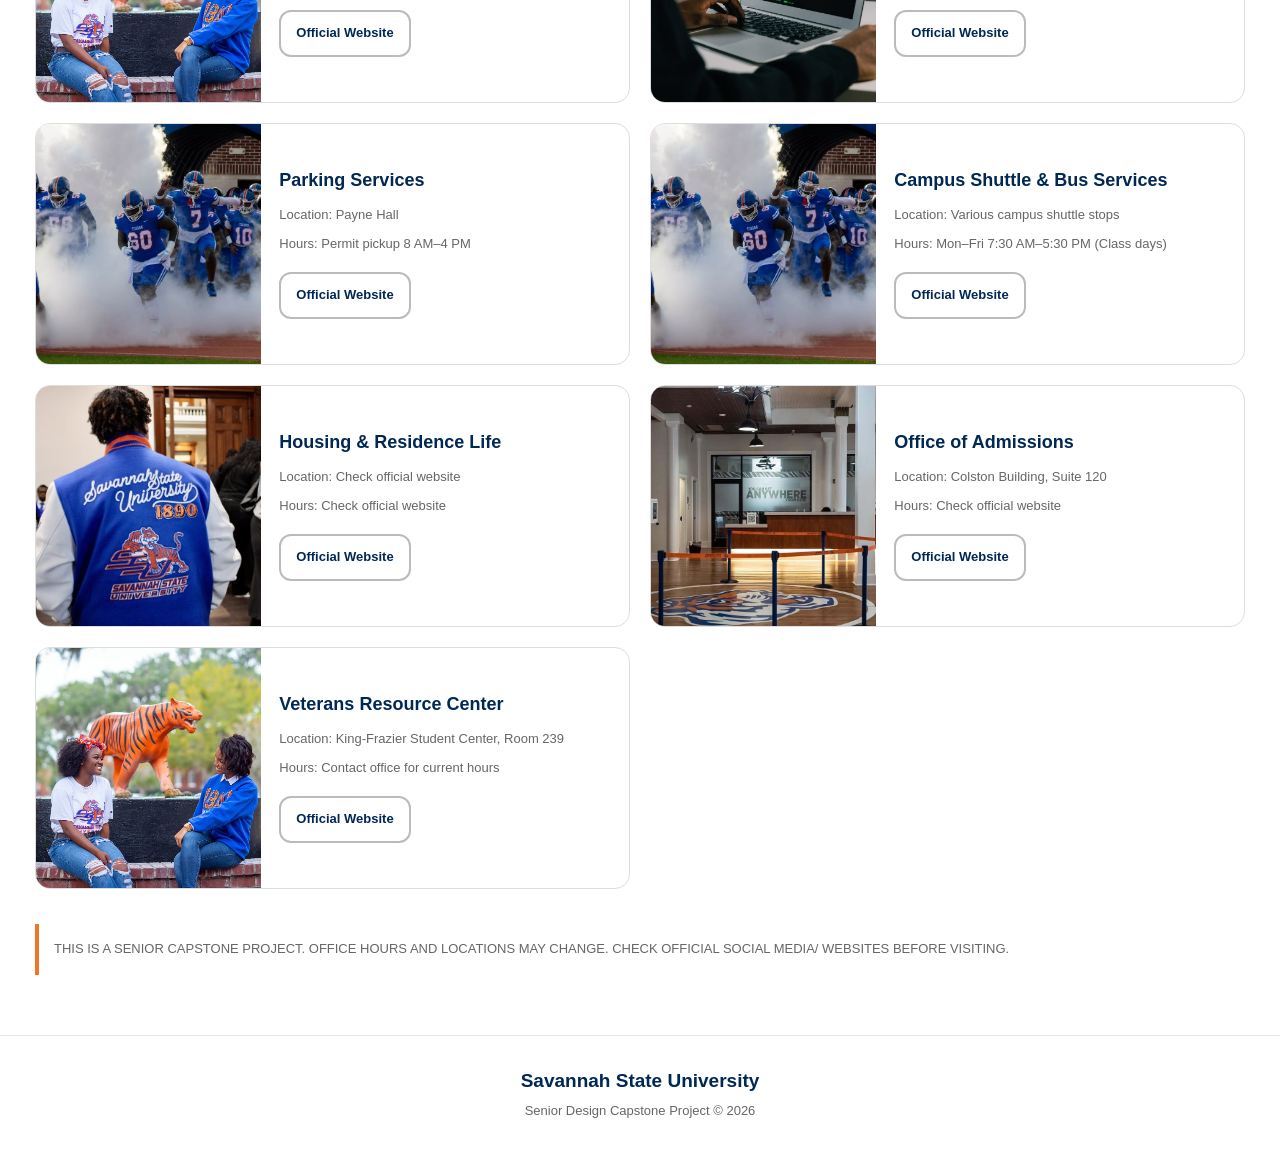
==== commit b3014e1a: "Refactor header and add dining services information Updated header structure and added dining servic" ====
--- a/times-location.html
+++ b/times-location.html
@@ -13,25 +13,18 @@
 
 <body>
 
-    <!-- HEADER -->
-    <header class="page-header">
-        <a href="index.html" class="back-link">Back to Home</a>
-
-        <p class="small-title">SAVANNAH STATE UNIVERSITY</p>
-        <h1>Campus Times & Locations</h1>
-        <p>Find campus locations and office hours.</p>
-    </header>
-
+    <!-- BACK TO HOME -->
+    <div class="back-home">
+        <a href="index.html" class="back-link">← Back to Home</a>
+    </div>
 
     <!-- CAMPUS DIRECTORY -->
     <main class="directory">
 
-        <h2 class="section-title">Campus Directory</h2>
+        <h1 class="section-title">Campus Directory</h1>
 
         <div class="resource-grid">
-    <meta charset="UTF-8">
-    <meta name="viewport" content="width=device-width, initial-scale=1.0">
-            
+
             <!-- MAIL CENTER -->
             <article class="directory-card">
                 <img src="capstoneimages/Image.jpg" alt="Mail Center">
@@ -56,6 +49,8 @@
 
                 <div class="card-info">
                     <h3>Asa H. Gordon Library</h3>
+
+                    <p>Location: 3219 College Street</p>
                     <p>Hours: Mon–Thu 8 AM–7 PM;
                        Fri 8 AM–5 PM;
                        Sat Closed; Sun 3–7 PM</p>
@@ -65,6 +60,24 @@
                        rel="noopener noreferrer">Official Website</a>
                 </div>
             </article>
+
+
+            <!-- DINING SERVICES -->
+            <article class="directory-card">
+                <img src="capstoneimages/Image 9.jpg" alt="Dining Services">
+
+                <div class="card-info">
+                    <h3>Dining Services &amp; Meal Plans</h3>
+
+                    <p>Location: Various campus dining locations</p>
+                    <p>Hours: Vary by location</p>
+
+                    <a href="https://savannahstate.edu/student-services/"
+                       target="_blank"
+                       rel="noopener noreferrer">Official Website</a>
+                </div>
+            </article>
+
 
             <!-- BOOKSTORE -->
             <article class="directory-card">
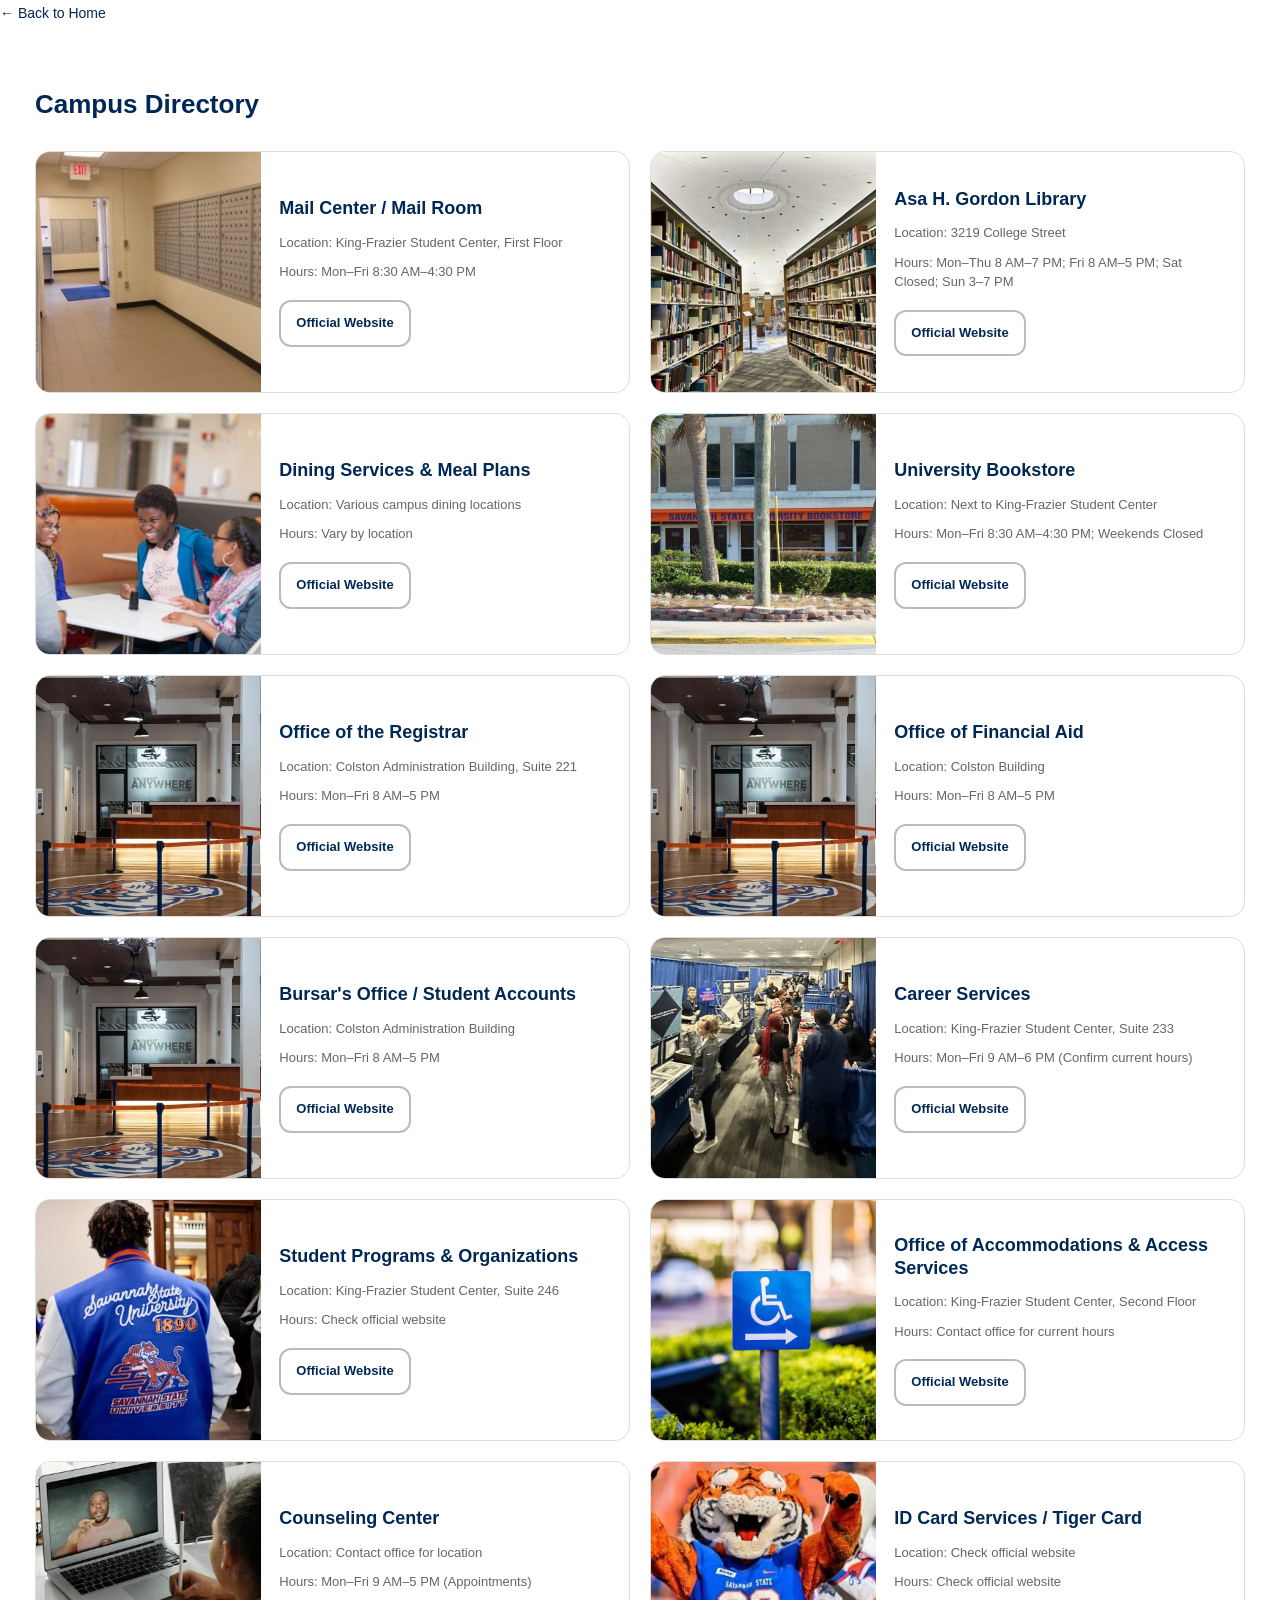
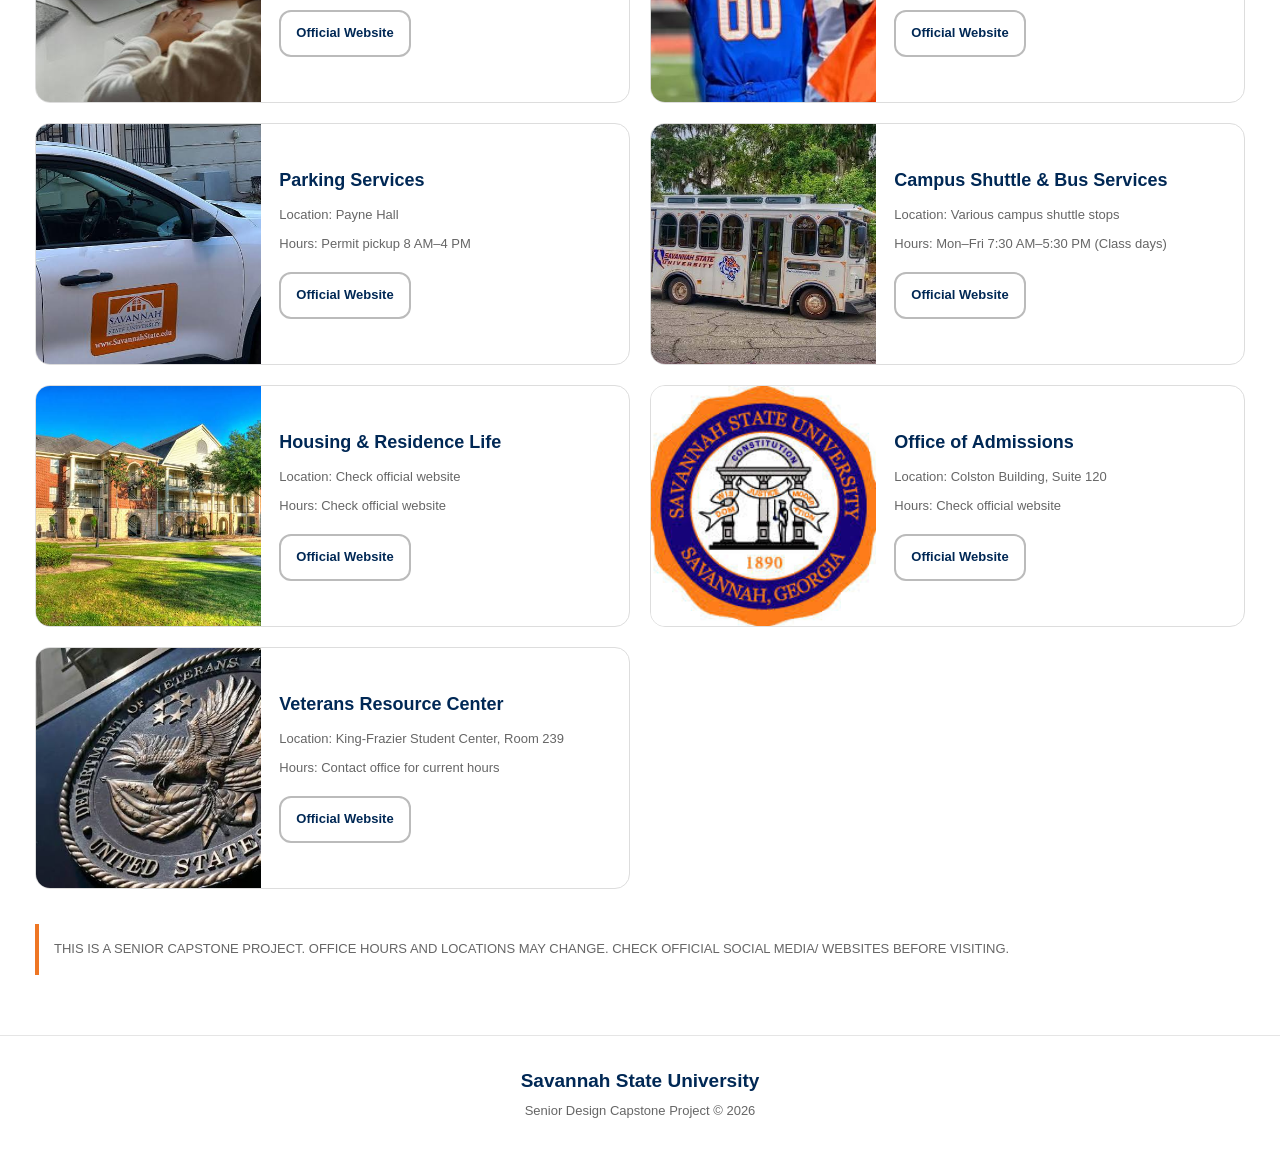
==== commit 8fab3d3c: "Update images for various directory cards" ====
--- a/times-location.html
+++ b/times-location.html
@@ -27,7 +27,7 @@
 
             <!-- MAIL CENTER -->
             <article class="directory-card">
-                <img src="capstoneimages/Image.jpg" alt="Mail Center">
+                <img src="capstoneimages/ssu-mail-service-post-boxes.jpg" alt="Mail Center">
 
                 <div class="card-info">
                     <h3>Mail Center / Mail Room</h3>
@@ -45,7 +45,7 @@
 
             <!-- LIBRARY -->
             <article class="directory-card">
-                <img src="capstoneimages/Image 5.jpg" alt="Library">
+                <img src="capstoneimages/savlibrart.jpg" alt="Library">
 
                 <div class="card-info">
                     <h3>Asa H. Gordon Library</h3>
@@ -64,7 +64,7 @@
 
             <!-- DINING SERVICES -->
             <article class="directory-card">
-                <img src="capstoneimages/Image 9.jpg" alt="Dining Services">
+                <img src="capstoneimages/sav_dininghall.jpg" alt="Dining Services">
 
                 <div class="card-info">
                     <h3>Dining Services &amp; Meal Plans</h3>
@@ -81,7 +81,7 @@
 
             <!-- BOOKSTORE -->
             <article class="directory-card">
-                <img src="capstoneimages/Image 9.jpg" alt="Bookstore">
+                <img src="capstoneimages/ssu-bookstore-front.jpg" alt="Bookstore">
 
                 <div class="card-info">
                     <h3>University Bookstore</h3>
@@ -151,7 +151,7 @@
 
             <!-- CAREER SERVICES -->
             <article class="directory-card">
-                <img src="capstoneimages/Image 1.jpg" alt="Career Services">
+                <img src="capstoneimages/careerservice_image.jpeg" alt="Career Services">
 
                 <div class="card-info">
                     <h3>Career Services</h3>
@@ -188,7 +188,7 @@
 
             <!-- ACCESS SERVICES -->
             <article class="directory-card">
-                <img src="capstoneimages/Image 11.jpg" alt="Access Services">
+                <img src="capstoneimages/accommodation-ssu.jpg" alt="Access Services">
 
                 <div class="card-info">
                     <h3>Office of Accommodations &amp; Access Services</h3>
@@ -206,7 +206,7 @@
 
             <!-- COUNSELING CENTER -->
             <article class="directory-card">
-                <img src="capstoneimages/Image 11.jpg" alt="Counseling Center">
+                <img src="capstoneimages/ssu-counseling.jpeg" alt="Counseling Center">
 
                 <div class="card-info">
                     <h3>Counseling Center</h3>
@@ -224,7 +224,7 @@
 
             <!-- ID CARD SERVICES -->
             <article class="directory-card">
-                <img src="capstoneimages/Image 2.jpg" alt="ID Card Services">
+                <img src="capstoneimages/ssu-card.jpeg" alt="ID Card Services">
 
                 <div class="card-info">
                     <h3>ID Card Services / Tiger Card</h3>
@@ -241,7 +241,7 @@
 
             <!-- PARKING SERVICES -->
             <article class="directory-card">
-                <img src="capstoneimages/Image 10.jpg" alt="Parking">
+                <img src="capstoneimages/ssu-parking.jpeg" alt="Parking">
 
                 <div class="card-info">
                     <h3>Parking Services</h3>
@@ -258,7 +258,7 @@
 
             <!-- CAMPUS SHUTTLE -->
             <article class="directory-card">
-                <img src="capstoneimages/Image 10.jpg" alt="Campus Shuttle">
+                <img src="capstoneimages/ssu-shuttle.jpeg" alt="Campus Shuttle">
 
                 <div class="card-info">
                     <h3>Campus Shuttle &amp; Bus Services</h3>
@@ -276,7 +276,7 @@
 
             <!-- HOUSING -->
             <article class="directory-card">
-                <img src="capstoneimages/Image 7.jpg" alt="Housing">
+                <img src="capstoneimages/ssu-housing.jpeg" alt="Housing">
 
                 <div class="card-info">
                     <h3>Housing &amp; Residence Life</h3>
@@ -293,7 +293,7 @@
 
             <!-- ADMISSIONS -->
             <article class="directory-card">
-                <img src="capstoneimages/Image 4.jpg" alt="Admissions">
+                <img src="capstoneimages/ssu-admin.jpeg" alt="Admissions">
 
                 <div class="card-info">
                     <h3>Office of Admissions</h3>
@@ -310,7 +310,7 @@
 
             <!-- VETERANS RESOURCE CENTER -->
             <article class="directory-card">
-                <img src="capstoneimages/Image 11.jpg" alt="Veterans Center">
+                <img src="capstoneimages/ssu-vet.jpeg" alt="Veterans Center">
 
                 <div class="card-info">
                     <h3>Veterans Resource Center</h3>
